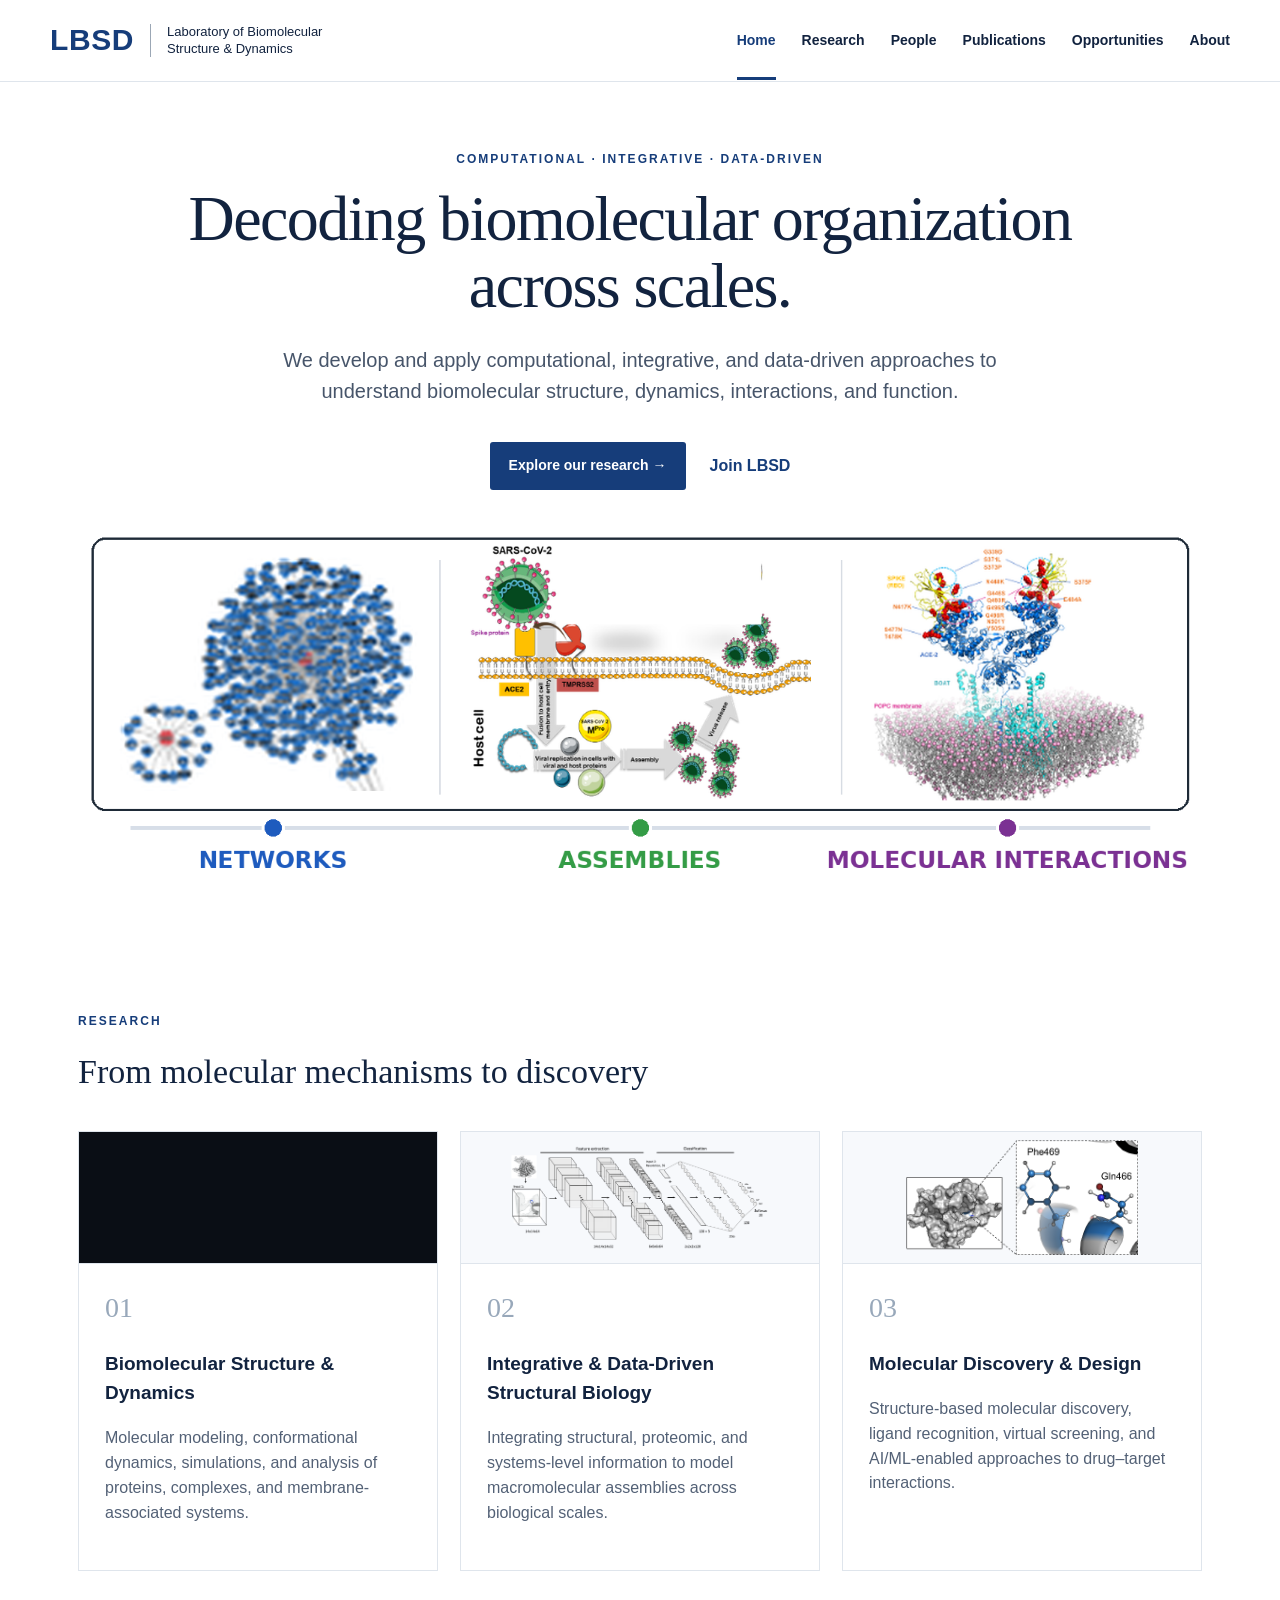
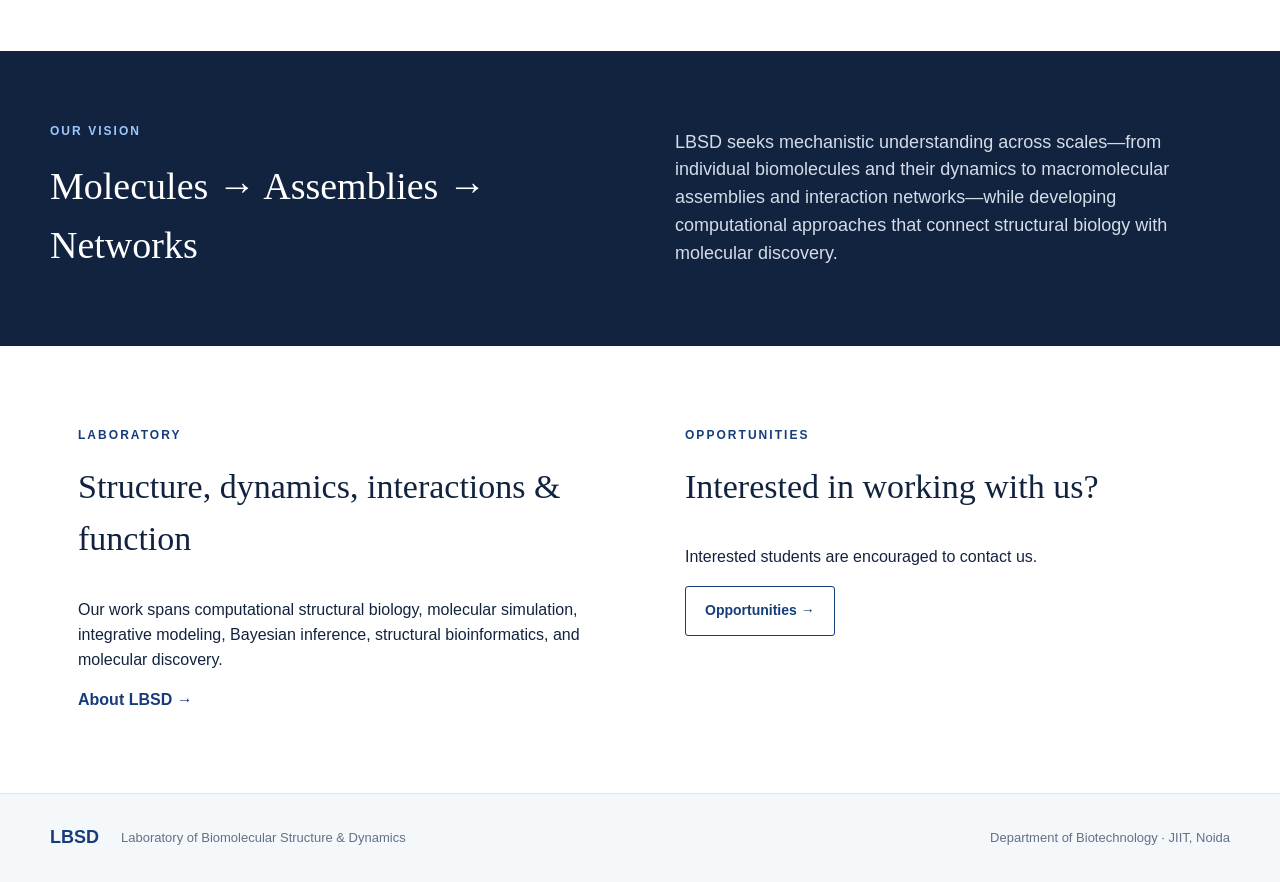
==== index.html @ 3d2d4ab9 "Add files via upload" ====
<!doctype html><html lang="en"><head><meta charset="utf-8"><meta name="viewport" content="width=device-width,initial-scale=1"><title>LBSD | Laboratory of Biomolecular Structure & Dynamics</title><meta name="description" content="Laboratory of Biomolecular Structure & Dynamics (LBSD), JIIT Noida. Computational, integrative and data-driven approaches to biomolecular structure, dynamics and molecular discovery."><link rel="stylesheet" href="assets/style.css?v=3.3"></head><body>
<header><a class="brand" href="index.html"><b>LBSD</b><span>Laboratory of Biomolecular<br>Structure & Dynamics</span></a><nav><a class="active" href="index.html">Home</a><a href="research.html">Research</a><a href="people.html">People</a><a href="publications.html">Publications</a><a href="opportunities.html">Opportunities</a><a href="about.html">About</a></nav></header>
<main><section class="hero hero-v32"><div class="hero-copy"><p class="eyebrow">COMPUTATIONAL · INTEGRATIVE · DATA-DRIVEN</p><h1>Decoding biomolecular organization across scales.</h1><p class="lead">We develop and apply computational, integrative, and data-driven approaches to understand biomolecular structure, dynamics, interactions, and function.</p><div class="actions"><a class="button" href="research.html">Explore our research →</a><a class="textlink" href="opportunities.html">Join LBSD</a></div></div><div class="scale-visual scale-banner hero-banner-wide" aria-label="Networks, assemblies, and molecular interactions"><img src="assets/images/hero-scales.png" alt="Networks, assemblies, and molecular interactions"></div></section>
<section class="section"><p class="eyebrow">RESEARCH</p><h2>From molecular mechanisms to discovery</h2><div class="cards research-cards">
<article><div class="research-media"><video autoplay muted loop playsinline preload="metadata" aria-label="Molecular dynamics trajectory of an SLC6A12 transporter system"><source src="assets/images/slc612-histidine.mp4" type="video/mp4"></video></div><div class="num">01</div><h3>Biomolecular Structure & Dynamics</h3><p>Molecular modeling, conformational dynamics, simulations, and analysis of proteins, complexes, and membrane-associated systems.</p></article>
<article><div class="research-media compact"><img src="assets/images/integrative-modeling.png" alt="Convolutional neural network architecture for structural modeling"></div><div class="num">02</div><h3>Integrative & Data-Driven Structural Biology</h3><p>Integrating structural, proteomic, and systems-level information to model macromolecular assemblies across biological scales.</p></article>
<article><div class="research-media"><img src="assets/images/molecular-recognition.png" alt="Protein–ligand interaction and binding-site view"></div><div class="num">03</div><h3>Molecular Discovery & Design</h3><p>Structure-based molecular discovery, ligand recognition, virtual screening, and AI/ML-enabled approaches to drug–target interactions.</p></article>
</div></section>
<section class="band"><div><p class="eyebrow">OUR VISION</p><h2>Molecules → Assemblies → Networks</h2></div><p>LBSD seeks mechanistic understanding across scales—from individual biomolecules and their dynamics to macromolecular assemblies and interaction networks—while developing computational approaches that connect structural biology with molecular discovery.</p></section>
<section class="section split"><div><p class="eyebrow">LABORATORY</p><h2>Structure, dynamics, interactions & function</h2><p>Our work spans computational structural biology, molecular simulation, integrative modeling, Bayesian inference, structural bioinformatics, and molecular discovery.</p><a class="textlink" href="about.html">About LBSD →</a></div><div><p class="eyebrow">OPPORTUNITIES</p><h2>Interested in working with us?</h2><p>Interested students are encouraged to contact us.</p><a class="button secondary" href="opportunities.html">Opportunities →</a></div></section></main>
<footer><b>LBSD</b><span>Laboratory of Biomolecular Structure & Dynamics</span><span>Department of Biotechnology · JIIT, Noida</span></footer></body></html>
---- assets/style.css ----
:root{--ink:#12233f;--blue:#163d7a;--muted:#657185;--line:#dfe5ec;--wash:#f5f8fb;--accent:#6aa36f;--max:1180px}*{box-sizing:border-box}body{margin:0;color:var(--ink);font-family:Inter,ui-sans-serif,-apple-system,BlinkMacSystemFont,"Segoe UI",sans-serif;line-height:1.55;background:#fff}a{color:inherit}header{height:82px;display:flex;align-items:center;justify-content:space-between;padding:0 max(28px,calc((100vw - var(--max))/2));border-bottom:1px solid var(--line);position:sticky;top:0;background:rgba(255,255,255,.96);backdrop-filter:blur(10px);z-index:5}.brand{display:flex;align-items:center;gap:16px;text-decoration:none}.brand b{font-size:30px;letter-spacing:.02em;color:var(--blue)}.brand span{border-left:1px solid #9ba7b5;padding-left:16px;font-size:13px;line-height:1.25}nav{display:flex;gap:26px}nav a{text-decoration:none;font-size:14px;font-weight:650;padding:29px 0 25px;border-bottom:3px solid transparent}nav a:hover,nav a.active{color:var(--blue);border-color:var(--blue)}main{min-height:70vh}.hero{max-width:var(--max);margin:auto;padding:90px 28px 80px;display:grid;grid-template-columns:1.25fr .75fr;gap:70px;align-items:center}.eyebrow{font-size:12px;letter-spacing:.17em;font-weight:800;color:var(--blue);margin:0 0 16px}.hero h1,.page>h1{font-family:Georgia,serif;font-weight:500;font-size:clamp(42px,5vw,68px);line-height:1.06;letter-spacing:-.025em;margin:0 0 25px;max-width:900px}.lead{font-size:20px;color:#47556a;max-width:760px}.narrow{max-width:760px}.actions{display:flex;align-items:center;gap:24px;margin-top:35px}.button{display:inline-block;background:var(--blue);color:white;text-decoration:none;padding:13px 19px;border-radius:3px;font-weight:700;font-size:14px}.secondary{background:white;color:var(--blue);border:1px solid var(--blue)}.textlink{font-weight:750;color:var(--blue);text-decoration:none}.molecule{height:360px;position:relative;border-radius:50%;background:radial-gradient(circle,#eaf2f7 0,#f7fafc 55%,transparent 70%)}.orb{position:absolute;border:2px solid var(--blue);border-radius:50%;background:white}.o1{width:90px;height:90px;left:55px;top:120px}.o2{width:48px;height:48px;left:185px;top:45px}.o3{width:68px;height:68px;right:38px;top:150px}.o4{width:38px;height:38px;left:195px;bottom:40px}.o5{width:24px;height:24px;right:100px;top:70px;background:var(--accent);border-color:var(--accent)}.line{position:absolute;height:2px;background:#93a7c1;transform-origin:left}.l1{width:135px;left:130px;top:145px;transform:rotate(-36deg)}.l2{width:125px;left:210px;top:83px;transform:rotate(39deg)}.l3{width:140px;left:125px;top:190px;transform:rotate(35deg)}.molecule span{position:absolute;font-size:12px;font-weight:750;color:var(--blue)}.molecule span:nth-of-type(1){left:50px;bottom:55px}.molecule span:nth-of-type(2){left:160px;top:0}.molecule span:nth-of-type(3){right:12px;bottom:65px}.section{max-width:var(--max);margin:auto;padding:80px 28px}.section h2,.page h2{font-family:Georgia,serif;font-size:34px;font-weight:500;margin:0 0 32px}.cards{display:grid;grid-template-columns:repeat(3,1fr);gap:22px}.cards.two{grid-template-columns:repeat(2,1fr);margin-top:50px}.cards article{border:1px solid var(--line);padding:30px;background:white}.cards h3{font-size:19px}.cards p,.aboutgrid p,.research-list p,.pi p,.empty p{color:#536176}.num{font-family:Georgia,serif;color:#98a8ba;font-size:28px}.band{background:var(--ink);color:white;padding:60px max(28px,calc((100vw - var(--max))/2));display:grid;grid-template-columns:1fr 1fr;gap:70px;align-items:center}.band .eyebrow{color:#9dc6ff}.band h2{font-family:Georgia,serif;font-size:38px;font-weight:500;margin:0}.band>p{color:#d4dce8;font-size:18px}.split{display:grid;grid-template-columns:1fr 1fr;gap:90px}.page{max-width:var(--max);margin:auto;padding:80px 28px 100px}.research-list{margin-top:70px;border-top:1px solid var(--line)}.research-list article{display:grid;grid-template-columns:80px 1fr;gap:20px;padding:34px 0;border-bottom:1px solid var(--line)}.research-list article>b{font-family:Georgia,serif;font-size:24px;color:#9aa8b8}.research-list h2{margin:0 0 10px}.pi{display:grid;grid-template-columns:300px 1fr;gap:55px;margin-top:50px;align-items:start;max-width:950px}.pi img{width:100%;aspect-ratio:4/5;object-fit:cover;border-radius:3px}.pi h2{font-size:40px;margin-bottom:6px}.role{font-weight:700;color:var(--blue)!important}.links{display:flex;gap:22px;margin-top:25px}.links a{color:var(--blue);font-weight:750}.empty{margin-top:80px;border-top:1px solid var(--line);padding-top:50px}.pubs{margin:55px 0 35px;border-top:1px solid var(--line)}.pubs article{display:grid;grid-template-columns:100px 1fr;padding:25px 0;border-bottom:1px solid var(--line)}.pubs span{color:var(--blue);font-weight:800}.pubs p{margin:0;color:#4d5a6d}.note{margin-top:35px;padding:18px;border-left:3px solid var(--accent);background:var(--wash);max-width:800px}.aboutgrid{display:grid;grid-template-columns:1fr 1fr;gap:50px;margin-top:55px}.aboutgrid div:last-child{grid-column:1/-1;border-top:1px solid var(--line);padding-top:30px}footer{border-top:1px solid var(--line);background:var(--wash);padding:30px max(28px,calc((100vw - var(--max))/2));display:flex;gap:22px;align-items:center;font-size:13px;color:#637085}footer b{color:var(--blue);font-size:18px}footer span:last-child{margin-left:auto}@media(max-width:850px){header{height:auto;padding:18px 22px;align-items:flex-start}.brand span{display:none}nav{gap:12px;flex-wrap:wrap;justify-content:flex-end}nav a{padding:5px 0;font-size:12px}.hero{grid-template-columns:1fr;padding-top:60px}.molecule{height:280px}.cards,.cards.two,.split,.band,.aboutgrid{grid-template-columns:1fr}.pi{grid-template-columns:1fr}.pi img{max-width:300px}.band{gap:20px}.aboutgrid div:last-child{grid-column:auto}footer{flex-wrap:wrap}footer span:last-child{margin-left:0}.hero h1,.page>h1{font-size:44px}}
/* V2 scientific visual system */
.hero-v2{grid-template-columns:1.05fr .95fr}.scale-visual{display:grid;grid-template-columns:1fr auto 1fr auto 1fr;grid-template-rows:240px auto;gap:10px;align-items:center}.scale-visual img{width:100%;height:220px;object-fit:contain;background:#f7f9fc;border:1px solid var(--line);padding:10px}.scale-visual img:nth-of-type(2){object-fit:contain}.scale-visual b{font-size:25px;color:#8ca0b8}.scale-visual span{text-align:center;font-size:11px;letter-spacing:.13em;font-weight:800;color:var(--blue)}.scale-visual span:nth-of-type(1){grid-column:1}.scale-visual span:nth-of-type(2){grid-column:3}.scale-visual span:nth-of-type(3){grid-column:5}.research-cards article{padding:0 30px 30px;overflow:hidden}.research-cards article>img{width:calc(100% + 60px);height:180px;object-fit:contain;margin:0 -30px 25px;background:#f7f9fc;border-bottom:1px solid var(--line);padding:10px}@media(max-width:850px){.scale-visual{grid-template-columns:1fr;grid-template-rows:auto}.scale-visual img{height:200px}.scale-visual b{display:none}.scale-visual span,.scale-visual span:nth-of-type(1),.scale-visual span:nth-of-type(2),.scale-visual span:nth-of-type(3){grid-column:1}.hero-v2{grid-template-columns:1fr}}

/* V3: compact research media */
.scale-visual{grid-template-rows:175px auto;max-width:520px;margin-left:auto}
.scale-visual img{height:160px;padding:8px}
.research-cards article{padding:0 26px 28px}
.research-media{height:132px;margin:0 -26px 22px;background:#f7f9fc;border-bottom:1px solid var(--line);display:flex;align-items:center;justify-content:center;overflow:hidden}
.research-media img,.research-media video{display:block;width:100%;height:100%;object-fit:contain;padding:8px}
.research-media video{object-fit:cover;padding:0;background:#0a0e15}
.research-media.compact img{width:82%;height:82%;padding:0}
@media(max-width:850px){.scale-visual{max-width:100%;margin-left:0}.scale-visual img{height:150px}.research-media{height:150px}}

/* V3.1: single compact hero research-scale banner */
.scale-visual.scale-banner{display:flex;max-width:600px;margin-left:auto;align-items:center;justify-content:center}
.scale-visual.scale-banner img{width:100%;height:auto;max-height:300px;object-fit:contain;background:#fff;border:1px solid var(--line);border-radius:14px;padding:8px}
@media(max-width:850px){.scale-visual.scale-banner{max-width:620px;margin:10px auto 0}.scale-visual.scale-banner img{height:auto;max-height:none}}


/* V3.2: larger, tighter hero banner with minimal white space */
.hero-v32{
  display:block;
  max-width:var(--max);
  margin:auto;
  padding:68px 28px 52px;
}
.hero-v32 .hero-copy{
  max-width:920px;
  margin:0 auto 34px;
  text-align:center;
}
.hero-v32 .hero-copy .lead{
  margin-left:auto;
  margin-right:auto;
}
.hero-v32 .actions{
  justify-content:center;
}
.hero-v32 .hero-banner-wide{
  max-width:1080px;
  width:100%;
  margin:0 auto;
  display:block;
}
.hero-v32 .hero-banner-wide img{
  display:block;
  width:100%;
  height:auto;
  max-height:none;
  object-fit:contain;
  padding:0;
  border:0;
  border-radius:8px;
  background:transparent;
}
@media(max-width:850px){
  .hero-v32{padding:52px 18px 40px}
  .hero-v32 .hero-copy{margin-bottom:26px}
  .hero-v32 .hero-banner-wide{max-width:100%}
}

/* V3.3: single-boundary scientific hero graphic */
.hero-v32 .hero-banner-wide{
  max-width:1180px;
}
.hero-v32 .hero-banner-wide img{
  border-radius:10px;
}
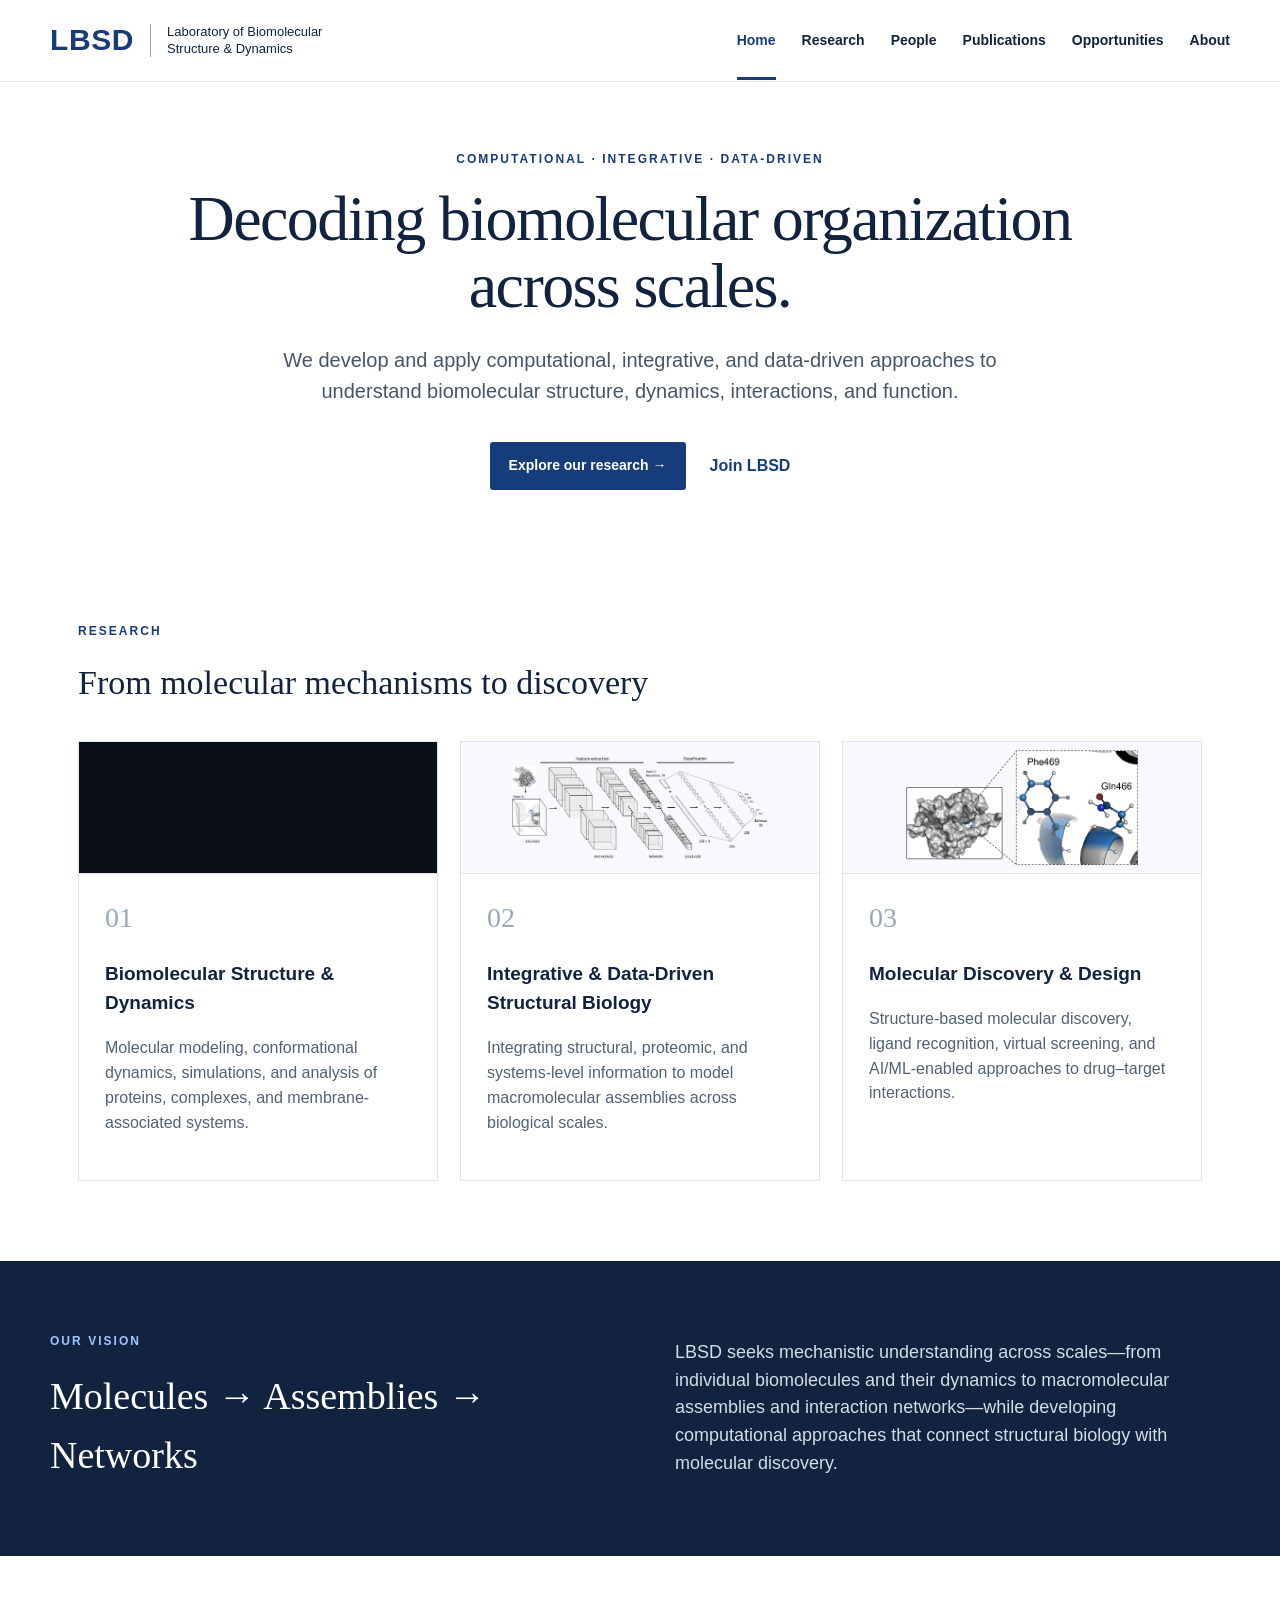
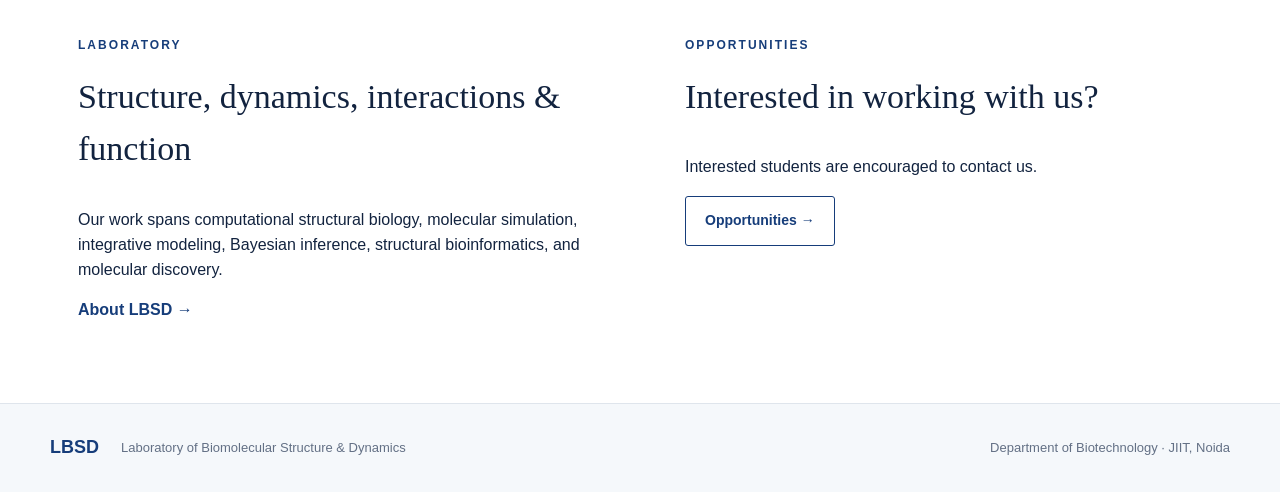
==== commit 23346e9e: "Add files via upload" ====
--- a/index.html
+++ b/index.html
@@ -1,6 +1,6 @@
-<!doctype html><html lang="en"><head><meta charset="utf-8"><meta name="viewport" content="width=device-width,initial-scale=1"><title>LBSD | Laboratory of Biomolecular Structure & Dynamics</title><meta name="description" content="Laboratory of Biomolecular Structure & Dynamics (LBSD), JIIT Noida. Computational, integrative and data-driven approaches to biomolecular structure, dynamics and molecular discovery."><link rel="stylesheet" href="assets/style.css?v=3.3"></head><body>
+<!doctype html><html lang="en"><head><meta charset="utf-8"><meta name="viewport" content="width=device-width,initial-scale=1"><title>LBSD | Laboratory of Biomolecular Structure & Dynamics</title><meta name="description" content="Laboratory of Biomolecular Structure & Dynamics (LBSD), JIIT Noida. Computational, integrative and data-driven approaches to biomolecular structure, dynamics and molecular discovery."><link rel="stylesheet" href="assets/style.css?v=3.4"></head><body>
 <header><a class="brand" href="index.html"><b>LBSD</b><span>Laboratory of Biomolecular<br>Structure & Dynamics</span></a><nav><a class="active" href="index.html">Home</a><a href="research.html">Research</a><a href="people.html">People</a><a href="publications.html">Publications</a><a href="opportunities.html">Opportunities</a><a href="about.html">About</a></nav></header>
-<main><section class="hero hero-v32"><div class="hero-copy"><p class="eyebrow">COMPUTATIONAL · INTEGRATIVE · DATA-DRIVEN</p><h1>Decoding biomolecular organization across scales.</h1><p class="lead">We develop and apply computational, integrative, and data-driven approaches to understand biomolecular structure, dynamics, interactions, and function.</p><div class="actions"><a class="button" href="research.html">Explore our research →</a><a class="textlink" href="opportunities.html">Join LBSD</a></div></div><div class="scale-visual scale-banner hero-banner-wide" aria-label="Networks, assemblies, and molecular interactions"><img src="assets/images/hero-scales.png" alt="Networks, assemblies, and molecular interactions"></div></section>
+<main><section class="hero hero-v32"><div class="hero-copy"><p class="eyebrow">COMPUTATIONAL · INTEGRATIVE · DATA-DRIVEN</p><h1>Decoding biomolecular organization across scales.</h1><p class="lead">We develop and apply computational, integrative, and data-driven approaches to understand biomolecular structure, dynamics, interactions, and function.</p><div class="actions"><a class="button" href="research.html">Explore our research →</a><a class="textlink" href="opportunities.html">Join LBSD</a></div></div></section>
 <section class="section"><p class="eyebrow">RESEARCH</p><h2>From molecular mechanisms to discovery</h2><div class="cards research-cards">
 <article><div class="research-media"><video autoplay muted loop playsinline preload="metadata" aria-label="Molecular dynamics trajectory of an SLC6A12 transporter system"><source src="assets/images/slc612-histidine.mp4" type="video/mp4"></video></div><div class="num">01</div><h3>Biomolecular Structure & Dynamics</h3><p>Molecular modeling, conformational dynamics, simulations, and analysis of proteins, complexes, and membrane-associated systems.</p></article>
 <article><div class="research-media compact"><img src="assets/images/integrative-modeling.png" alt="Convolutional neural network architecture for structural modeling"></div><div class="num">02</div><h3>Integrative & Data-Driven Structural Biology</h3><p>Integrating structural, proteomic, and systems-level information to model macromolecular assemblies across biological scales.</p></article>
--- a/assets/style.css
+++ b/assets/style.css
@@ -67,3 +67,8 @@
 .hero-v32 .hero-banner-wide img{
   border-radius:10px;
 }
+
+/* V3.4: text-only homepage hero */
+.hero-v32 .hero-copy{
+  margin-bottom:0;
+}
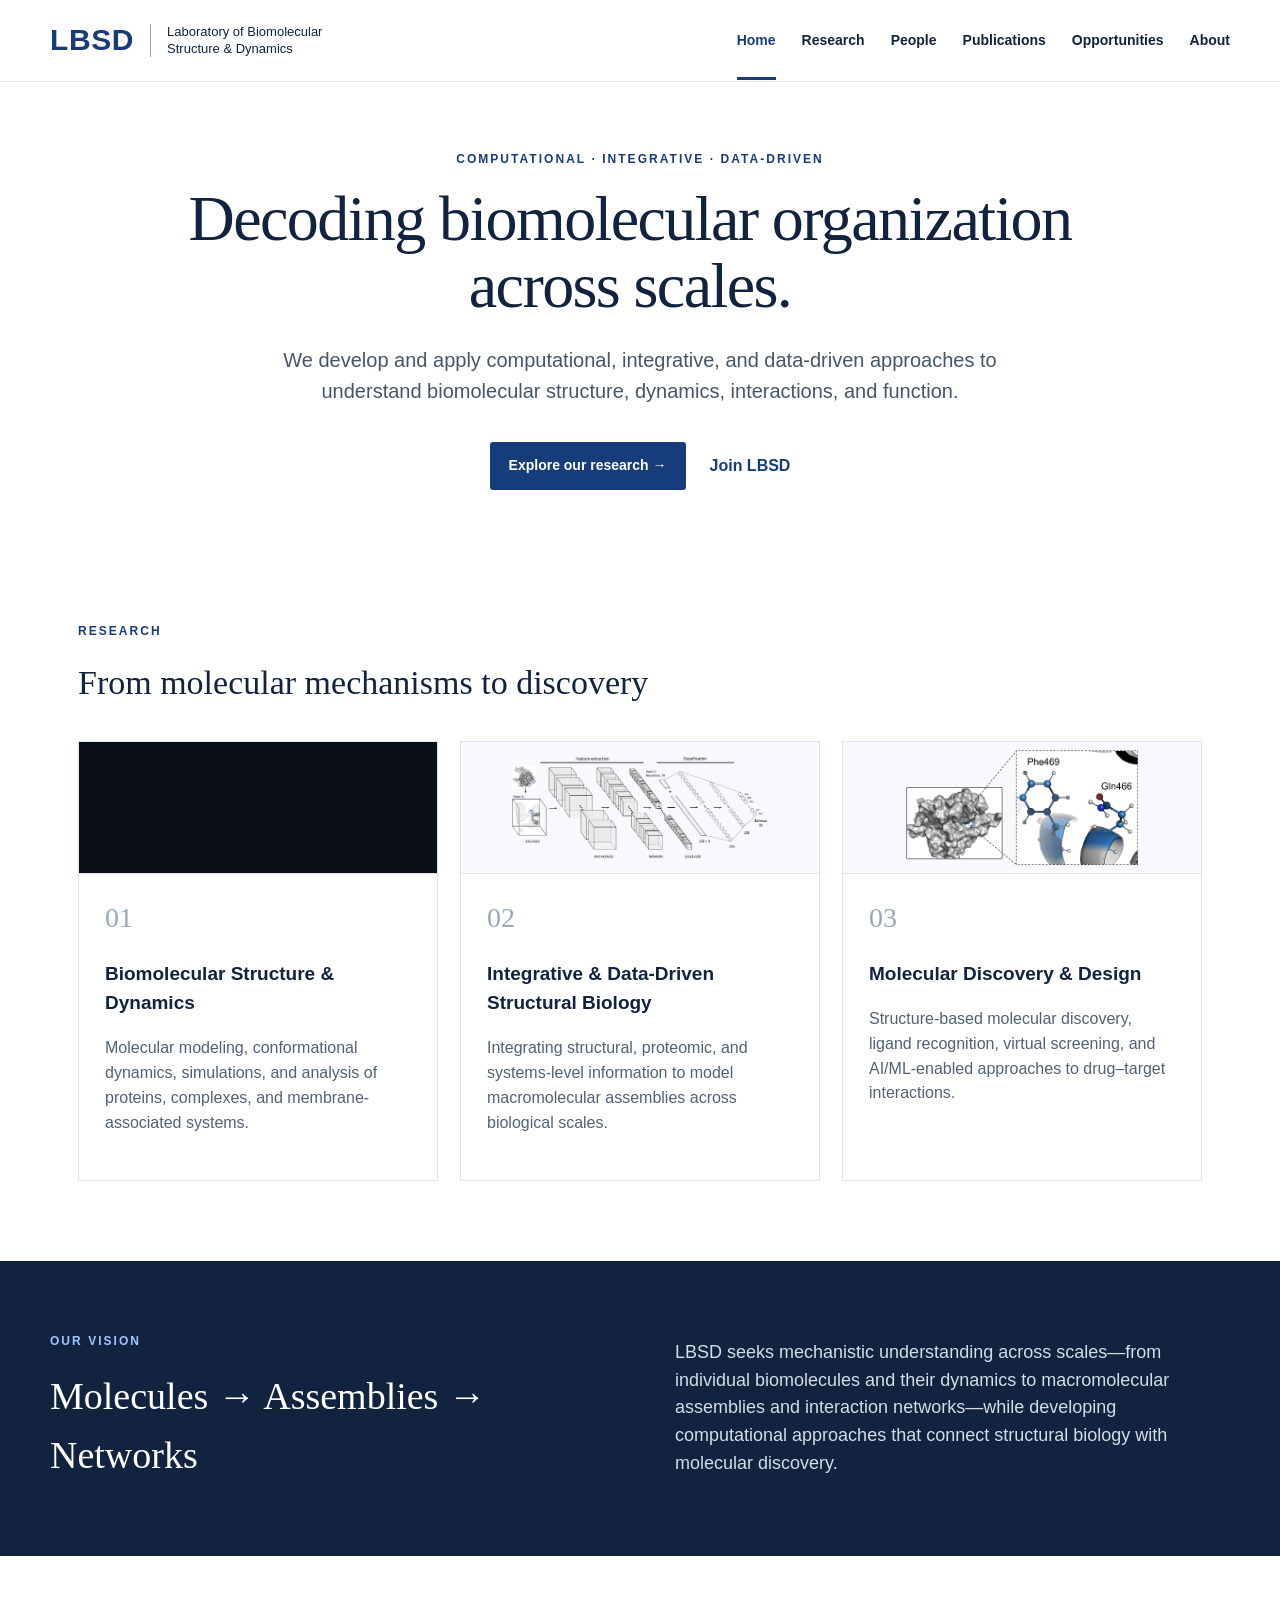
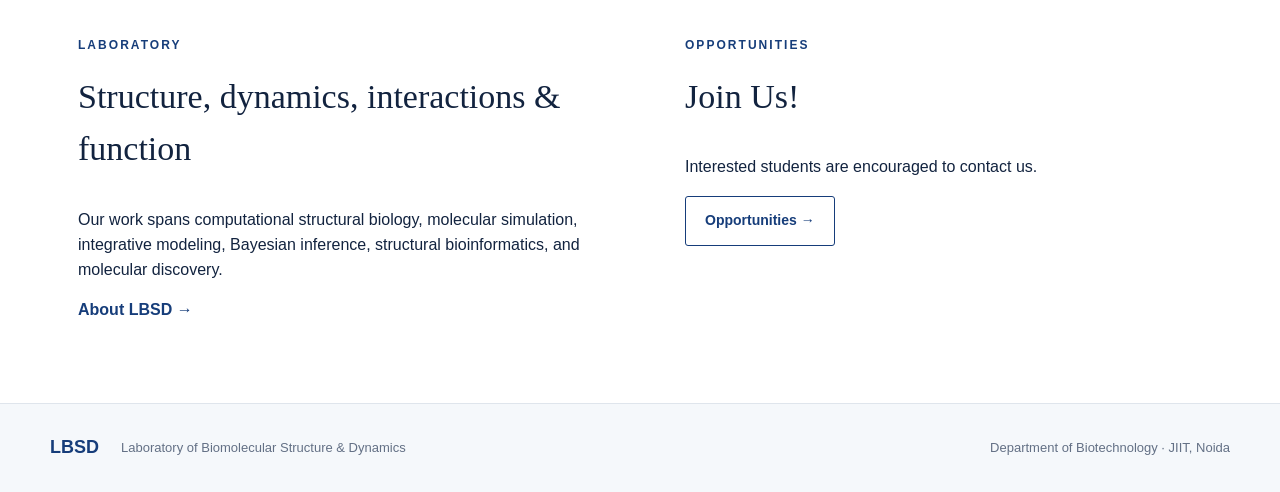
==== commit 984b127b: "Update index.html" ====
--- a/index.html
+++ b/index.html
@@ -7,5 +7,5 @@
 <article><div class="research-media"><img src="assets/images/molecular-recognition.png" alt="Protein–ligand interaction and binding-site view"></div><div class="num">03</div><h3>Molecular Discovery & Design</h3><p>Structure-based molecular discovery, ligand recognition, virtual screening, and AI/ML-enabled approaches to drug–target interactions.</p></article>
 </div></section>
 <section class="band"><div><p class="eyebrow">OUR VISION</p><h2>Molecules → Assemblies → Networks</h2></div><p>LBSD seeks mechanistic understanding across scales—from individual biomolecules and their dynamics to macromolecular assemblies and interaction networks—while developing computational approaches that connect structural biology with molecular discovery.</p></section>
-<section class="section split"><div><p class="eyebrow">LABORATORY</p><h2>Structure, dynamics, interactions & function</h2><p>Our work spans computational structural biology, molecular simulation, integrative modeling, Bayesian inference, structural bioinformatics, and molecular discovery.</p><a class="textlink" href="about.html">About LBSD →</a></div><div><p class="eyebrow">OPPORTUNITIES</p><h2>Interested in working with us?</h2><p>Interested students are encouraged to contact us.</p><a class="button secondary" href="opportunities.html">Opportunities →</a></div></section></main>
+<section class="section split"><div><p class="eyebrow">LABORATORY</p><h2>Structure, dynamics, interactions & function</h2><p>Our work spans computational structural biology, molecular simulation, integrative modeling, Bayesian inference, structural bioinformatics, and molecular discovery.</p><a class="textlink" href="about.html">About LBSD →</a></div><div><p class="eyebrow">OPPORTUNITIES</p><h2> Join Us! </h2><p>Interested students are encouraged to contact us.</p><a class="button secondary" href="opportunities.html">Opportunities →</a></div></section></main>
 <footer><b>LBSD</b><span>Laboratory of Biomolecular Structure & Dynamics</span><span>Department of Biotechnology · JIIT, Noida</span></footer></body></html>
--- a/assets/style.css
+++ b/assets/style.css
@@ -72,3 +72,33 @@
 .hero-v32 .hero-copy{
   margin-bottom:0;
 }
+
+/* V3.5: complete year-wise publications */
+.publications-page{max-width:1050px}
+.pub-jump{display:flex;gap:12px;flex-wrap:wrap;margin:35px 0 65px}
+.pub-jump a{font-size:13px;font-weight:750;color:var(--blue);text-decoration:none;border:1px solid var(--line);padding:9px 13px;border-radius:999px;background:#fff}
+.publication-section{scroll-margin-top:110px}
+.section-heading{border-bottom:2px solid var(--ink);padding-bottom:15px;margin-bottom:12px}
+.section-heading h2{margin:0;font-size:31px}
+.pub-year{display:grid;grid-template-columns:115px 1fr;gap:35px;border-bottom:1px solid var(--line);padding:42px 0}
+.pub-year>h2{font-family:Georgia,serif;font-size:35px;color:var(--blue);margin:0}
+.pub-year-list{display:grid;gap:0}
+.pub-entry{padding:0 0 27px;margin:0 0 27px;border-bottom:1px solid #edf0f4}
+.pub-entry:last-child{border-bottom:0;margin-bottom:0;padding-bottom:0}
+.pub-entry h3,.pub-status-entry h3{font-size:17px;line-height:1.4;margin:0 0 7px;color:var(--ink)}
+.pub-entry p,.pub-status-entry p{margin:3px 0;color:#526075;font-size:14px}
+.pub-authors strong,.pub-status-entry strong{color:var(--ink)}
+.pub-venue i{color:#39495f}
+.pub-note{font-size:12px;color:#7a8797;margin-top:6px}
+.secondary-pubs{margin-top:85px}
+.pub-status-list{border-top:1px solid var(--line)}
+.pub-status-entry{display:grid;grid-template-columns:90px 1fr;gap:25px;padding:25px 0;border-bottom:1px solid var(--line)}
+.pub-status-entry>span{font-weight:800;color:var(--blue)}
+.publication-footer{margin-top:65px;padding:28px;background:var(--wash);display:flex;align-items:center;justify-content:space-between;gap:25px}
+.publication-footer p{margin:0;color:#536176}
+@media(max-width:700px){
+ .pub-year{grid-template-columns:1fr;gap:12px;padding:32px 0}
+ .pub-year>h2{font-size:30px}
+ .pub-status-entry{grid-template-columns:1fr;gap:5px}
+ .publication-footer{align-items:flex-start;flex-direction:column}
+}
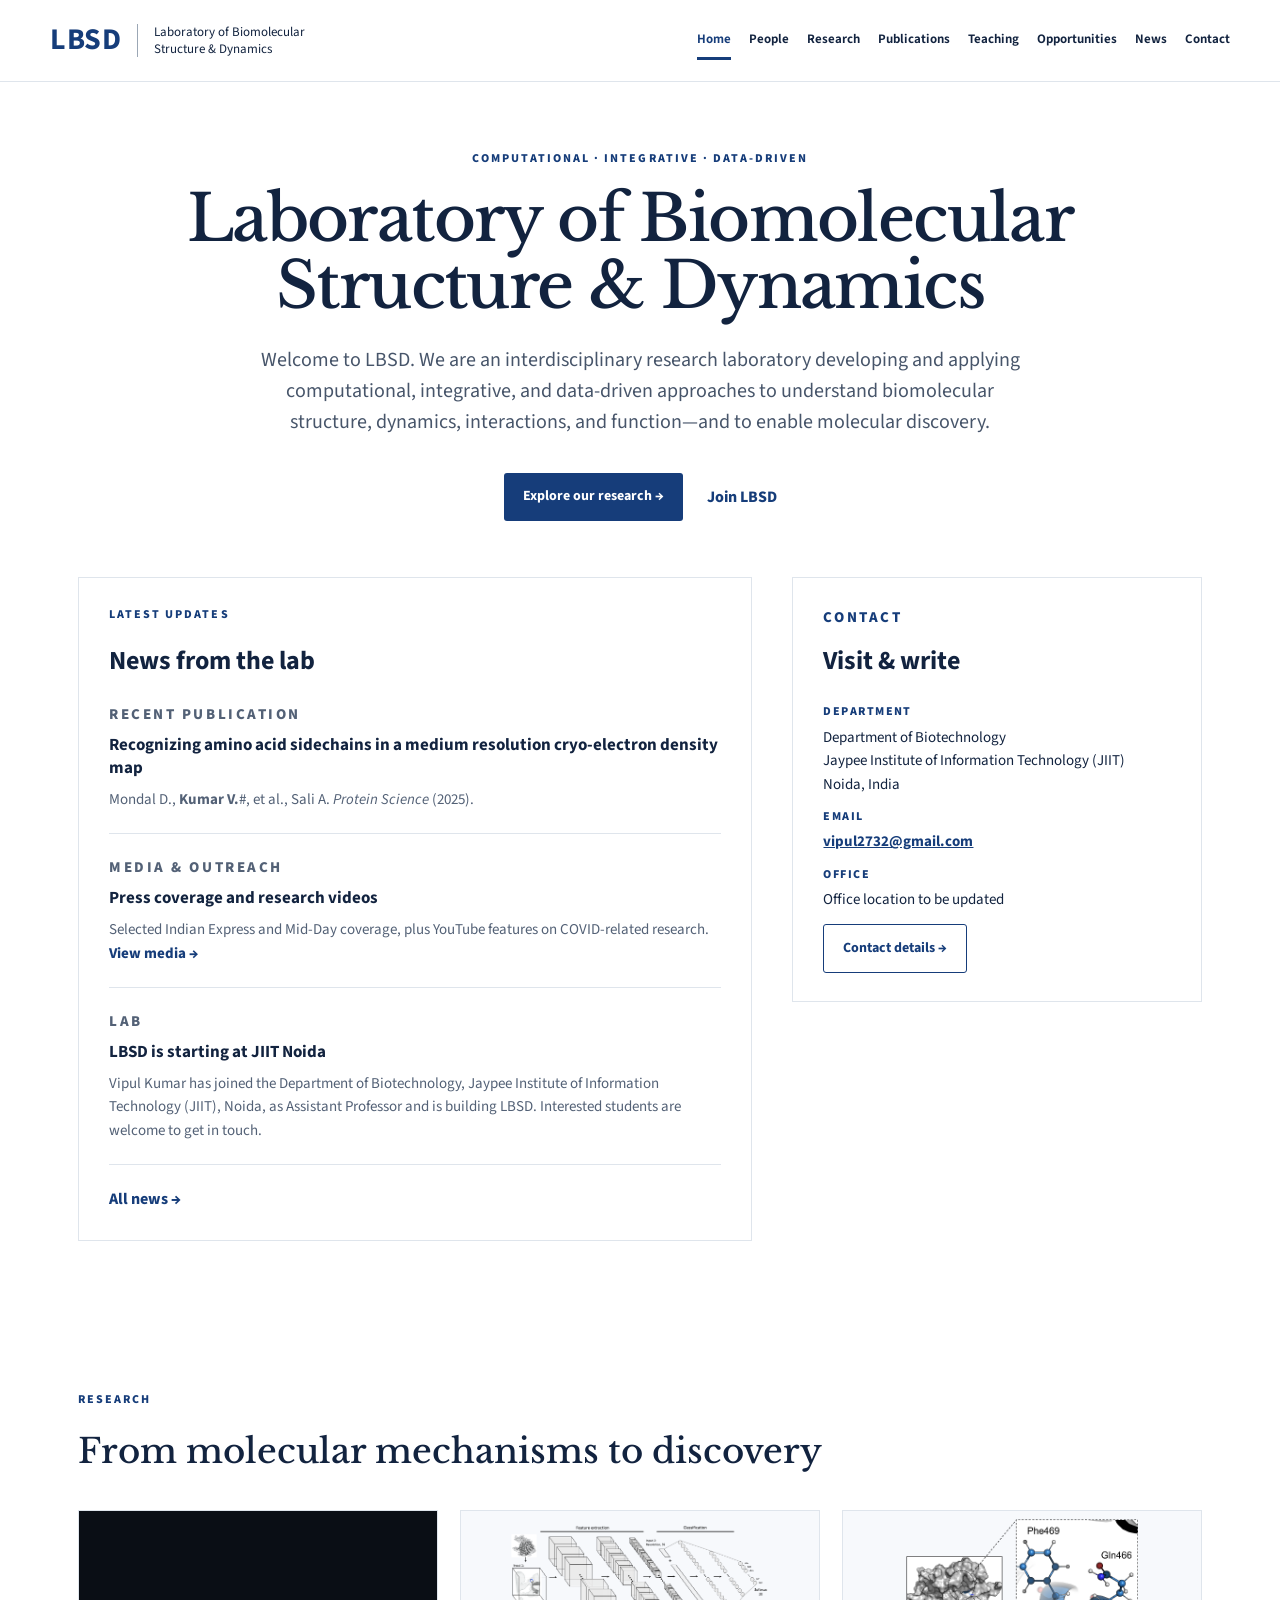
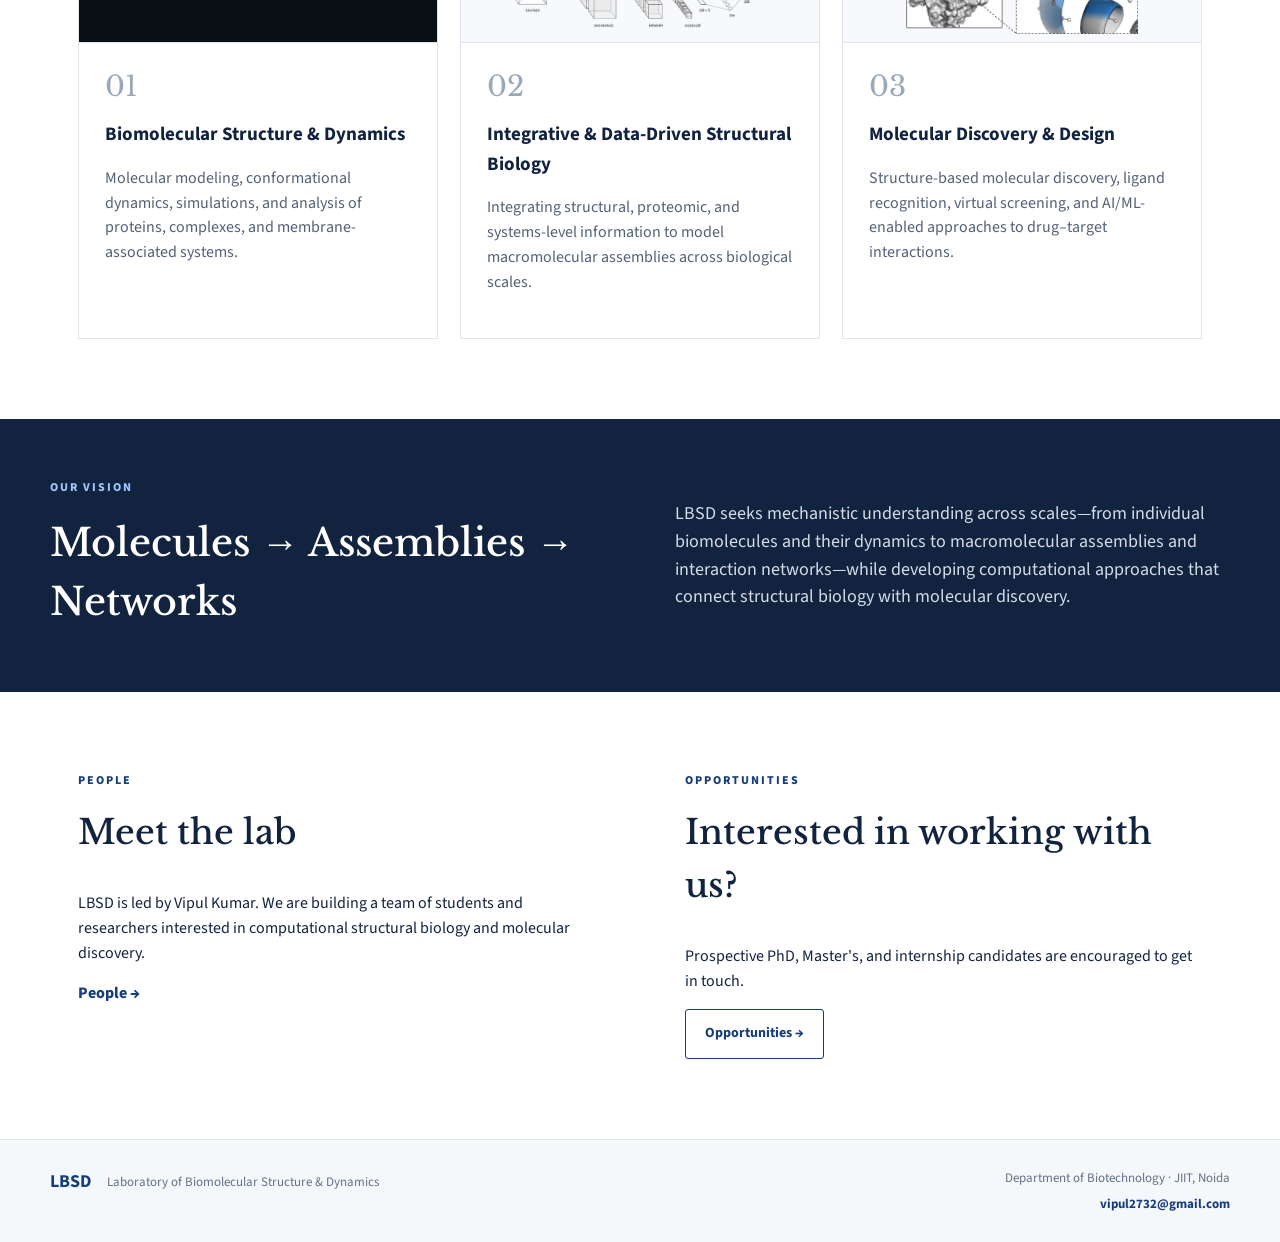
==== commit 298794db: "Add files via upload" ====
--- a/index.html
+++ b/index.html
@@ -1,11 +1,131 @@
-<!doctype html><html lang="en"><head><meta charset="utf-8"><meta name="viewport" content="width=device-width,initial-scale=1"><title>LBSD | Laboratory of Biomolecular Structure & Dynamics</title><meta name="description" content="Laboratory of Biomolecular Structure & Dynamics (LBSD), JIIT Noida. Computational, integrative and data-driven approaches to biomolecular structure, dynamics and molecular discovery."><link rel="stylesheet" href="assets/style.css?v=3.4"></head><body>
-<header><a class="brand" href="index.html"><b>LBSD</b><span>Laboratory of Biomolecular<br>Structure & Dynamics</span></a><nav><a class="active" href="index.html">Home</a><a href="research.html">Research</a><a href="people.html">People</a><a href="publications.html">Publications</a><a href="opportunities.html">Opportunities</a><a href="about.html">About</a></nav></header>
-<main><section class="hero hero-v32"><div class="hero-copy"><p class="eyebrow">COMPUTATIONAL · INTEGRATIVE · DATA-DRIVEN</p><h1>Decoding biomolecular organization across scales.</h1><p class="lead">We develop and apply computational, integrative, and data-driven approaches to understand biomolecular structure, dynamics, interactions, and function.</p><div class="actions"><a class="button" href="research.html">Explore our research →</a><a class="textlink" href="opportunities.html">Join LBSD</a></div></div></section>
-<section class="section"><p class="eyebrow">RESEARCH</p><h2>From molecular mechanisms to discovery</h2><div class="cards research-cards">
-<article><div class="research-media"><video autoplay muted loop playsinline preload="metadata" aria-label="Molecular dynamics trajectory of an SLC6A12 transporter system"><source src="assets/images/slc612-histidine.mp4" type="video/mp4"></video></div><div class="num">01</div><h3>Biomolecular Structure & Dynamics</h3><p>Molecular modeling, conformational dynamics, simulations, and analysis of proteins, complexes, and membrane-associated systems.</p></article>
-<article><div class="research-media compact"><img src="assets/images/integrative-modeling.png" alt="Convolutional neural network architecture for structural modeling"></div><div class="num">02</div><h3>Integrative & Data-Driven Structural Biology</h3><p>Integrating structural, proteomic, and systems-level information to model macromolecular assemblies across biological scales.</p></article>
-<article><div class="research-media"><img src="assets/images/molecular-recognition.png" alt="Protein–ligand interaction and binding-site view"></div><div class="num">03</div><h3>Molecular Discovery & Design</h3><p>Structure-based molecular discovery, ligand recognition, virtual screening, and AI/ML-enabled approaches to drug–target interactions.</p></article>
-</div></section>
-<section class="band"><div><p class="eyebrow">OUR VISION</p><h2>Molecules → Assemblies → Networks</h2></div><p>LBSD seeks mechanistic understanding across scales—from individual biomolecules and their dynamics to macromolecular assemblies and interaction networks—while developing computational approaches that connect structural biology with molecular discovery.</p></section>
-<section class="section split"><div><p class="eyebrow">LABORATORY</p><h2>Structure, dynamics, interactions & function</h2><p>Our work spans computational structural biology, molecular simulation, integrative modeling, Bayesian inference, structural bioinformatics, and molecular discovery.</p><a class="textlink" href="about.html">About LBSD →</a></div><div><p class="eyebrow">OPPORTUNITIES</p><h2> Join Us! </h2><p>Interested students are encouraged to contact us.</p><a class="button secondary" href="opportunities.html">Opportunities →</a></div></section></main>
-<footer><b>LBSD</b><span>Laboratory of Biomolecular Structure & Dynamics</span><span>Department of Biotechnology · JIIT, Noida</span></footer></body></html>
+<!doctype html>
+<html lang="en">
+<head>
+  <meta charset="utf-8">
+  <meta name="viewport" content="width=device-width,initial-scale=1">
+  <title>LBSD | Laboratory of Biomolecular Structure & Dynamics</title>
+  <meta name="description" content="Laboratory of Biomolecular Structure & Dynamics (LBSD), JIIT Noida. Computational, integrative and data-driven approaches to biomolecular structure, dynamics and molecular discovery.">
+  <link rel="preconnect" href="https://fonts.googleapis.com">
+  <link rel="preconnect" href="https://fonts.gstatic.com" crossorigin>
+  <link href="https://fonts.googleapis.com/css2?family=Libre+Baskerville:wght@400;700&family=Source+Sans+3:wght@400;600;700&display=swap" rel="stylesheet">
+  <link rel="stylesheet" href="assets/style.css?v=4.1">
+</head>
+<body>
+<header>
+  <a class="brand" href="index.html"><b>LBSD</b><span>Laboratory of Biomolecular<br>Structure & Dynamics</span></a>
+  <nav>
+    <a class="active" href="index.html">Home</a>
+    <a href="people.html">People</a>
+    <a href="research.html">Research</a>
+    <a href="publications.html">Publications</a>
+    <a href="teaching.html">Teaching</a>
+    <a href="opportunities.html">Opportunities</a>
+    <a href="news.html">News</a>
+    <a href="contact.html">Contact</a>
+  </nav>
+</header>
+<main>
+  <section class="hero hero-v32">
+    <div class="hero-copy">
+      <p class="eyebrow">COMPUTATIONAL · INTEGRATIVE · DATA-DRIVEN</p>
+      <h1>Laboratory of Biomolecular Structure & Dynamics</h1>
+      <p class="lead">Welcome to LBSD. We are an interdisciplinary research laboratory developing and applying computational, integrative, and data-driven approaches to understand biomolecular structure, dynamics, interactions, and function—and to enable molecular discovery.</p>
+      <div class="actions">
+        <a class="button" href="research.html">Explore our research →</a>
+        <a class="textlink" href="opportunities.html">Join LBSD</a>
+      </div>
+    </div>
+  </section>
+
+  <section class="home-grid">
+    <div class="updates-panel">
+      <p class="eyebrow">LATEST UPDATES</p>
+      <h2>News from the lab</h2>
+      <article class="update-card">
+        <p class="eyebrow">RECENT PUBLICATION</p>
+        <h3>Recognizing amino acid sidechains in a medium resolution cryo-electron density map</h3>
+        <p>Mondal D., <strong>Kumar V.</strong>#, et al., Sali A. <i>Protein Science</i> (2025).</p>
+      </article>
+      <article class="update-card">
+        <p class="eyebrow">MEDIA &amp; OUTREACH</p>
+        <h3>Press coverage and research videos</h3>
+        <p>Selected Indian Express and Mid-Day coverage, plus YouTube features on COVID-related research. <a class="textlink" href="news.html#media">View media →</a></p>
+      </article>
+      <article class="update-card">
+        <p class="eyebrow">LAB</p>
+        <h3>LBSD is starting at JIIT Noida</h3>
+        <p>Vipul Kumar has joined the Department of Biotechnology, Jaypee Institute of Information Technology (JIIT), Noida, as Assistant Professor and is building LBSD. Interested students are welcome to get in touch.</p>
+      </article>
+      <a class="textlink" href="news.html">All news →</a>
+    </div>
+    <aside class="contact-panel">
+      <p class="eyebrow">CONTACT</p>
+      <h2>Visit & write</h2>
+      <p><span class="label">DEPARTMENT</span>Department of Biotechnology<br>Jaypee Institute of Information Technology (JIIT)<br>Noida, India</p>
+      <p><span class="label">EMAIL</span><a href="mailto:vipul2732@gmail.com">vipul2732@gmail.com</a></p>
+      <p><span class="label">OFFICE</span>Office location to be updated</p>
+      <a class="button secondary" href="contact.html">Contact details →</a>
+    </aside>
+  </section>
+
+  <section class="section">
+    <p class="eyebrow">RESEARCH</p>
+    <h2>From molecular mechanisms to discovery</h2>
+    <div class="cards research-cards">
+      <article>
+        <div class="research-media">
+          <video autoplay muted loop playsinline preload="metadata" aria-label="Molecular dynamics trajectory of an SLC6A12 transporter system">
+            <source src="assets/images/slc612-histidine.mp4" type="video/mp4">
+          </video>
+        </div>
+        <div class="num">01</div>
+        <h3>Biomolecular Structure & Dynamics</h3>
+        <p>Molecular modeling, conformational dynamics, simulations, and analysis of proteins, complexes, and membrane-associated systems.</p>
+      </article>
+      <article>
+        <div class="research-media compact"><img src="assets/images/integrative-modeling.png" alt="Convolutional neural network architecture for structural modeling"></div>
+        <div class="num">02</div>
+        <h3>Integrative & Data-Driven Structural Biology</h3>
+        <p>Integrating structural, proteomic, and systems-level information to model macromolecular assemblies across biological scales.</p>
+      </article>
+      <article>
+        <div class="research-media"><img src="assets/images/molecular-recognition.png" alt="Protein–ligand interaction and binding-site view"></div>
+        <div class="num">03</div>
+        <h3>Molecular Discovery & Design</h3>
+        <p>Structure-based molecular discovery, ligand recognition, virtual screening, and AI/ML-enabled approaches to drug–target interactions.</p>
+      </article>
+    </div>
+  </section>
+
+  <section class="band">
+    <div>
+      <p class="eyebrow">OUR VISION</p>
+      <h2>Molecules → Assemblies → Networks</h2>
+    </div>
+    <p>LBSD seeks mechanistic understanding across scales—from individual biomolecules and their dynamics to macromolecular assemblies and interaction networks—while developing computational approaches that connect structural biology with molecular discovery.</p>
+  </section>
+
+  <section class="section split">
+    <div>
+      <p class="eyebrow">PEOPLE</p>
+      <h2>Meet the lab</h2>
+      <p>LBSD is led by Vipul Kumar. We are building a team of students and researchers interested in computational structural biology and molecular discovery.</p>
+      <a class="textlink" href="people.html">People →</a>
+    </div>
+    <div>
+      <p class="eyebrow">OPPORTUNITIES</p>
+      <h2>Interested in working with us?</h2>
+      <p>Prospective PhD, Master's, and internship candidates are encouraged to get in touch.</p>
+      <a class="button secondary" href="opportunities.html">Opportunities →</a>
+    </div>
+  </section>
+</main>
+<footer>
+  <div class="footer-brand"><b>LBSD</b><span>Laboratory of Biomolecular Structure & Dynamics</span></div>
+  <div class="footer-contact">
+    <span>Department of Biotechnology · JIIT, Noida</span>
+    <a href="mailto:vipul2732@gmail.com">vipul2732@gmail.com</a>
+  </div>
+</footer>
+</body>
+</html>
--- a/assets/style.css
+++ b/assets/style.css
@@ -1,79 +1,100 @@
-:root{--ink:#12233f;--blue:#163d7a;--muted:#657185;--line:#dfe5ec;--wash:#f5f8fb;--accent:#6aa36f;--max:1180px}*{box-sizing:border-box}body{margin:0;color:var(--ink);font-family:Inter,ui-sans-serif,-apple-system,BlinkMacSystemFont,"Segoe UI",sans-serif;line-height:1.55;background:#fff}a{color:inherit}header{height:82px;display:flex;align-items:center;justify-content:space-between;padding:0 max(28px,calc((100vw - var(--max))/2));border-bottom:1px solid var(--line);position:sticky;top:0;background:rgba(255,255,255,.96);backdrop-filter:blur(10px);z-index:5}.brand{display:flex;align-items:center;gap:16px;text-decoration:none}.brand b{font-size:30px;letter-spacing:.02em;color:var(--blue)}.brand span{border-left:1px solid #9ba7b5;padding-left:16px;font-size:13px;line-height:1.25}nav{display:flex;gap:26px}nav a{text-decoration:none;font-size:14px;font-weight:650;padding:29px 0 25px;border-bottom:3px solid transparent}nav a:hover,nav a.active{color:var(--blue);border-color:var(--blue)}main{min-height:70vh}.hero{max-width:var(--max);margin:auto;padding:90px 28px 80px;display:grid;grid-template-columns:1.25fr .75fr;gap:70px;align-items:center}.eyebrow{font-size:12px;letter-spacing:.17em;font-weight:800;color:var(--blue);margin:0 0 16px}.hero h1,.page>h1{font-family:Georgia,serif;font-weight:500;font-size:clamp(42px,5vw,68px);line-height:1.06;letter-spacing:-.025em;margin:0 0 25px;max-width:900px}.lead{font-size:20px;color:#47556a;max-width:760px}.narrow{max-width:760px}.actions{display:flex;align-items:center;gap:24px;margin-top:35px}.button{display:inline-block;background:var(--blue);color:white;text-decoration:none;padding:13px 19px;border-radius:3px;font-weight:700;font-size:14px}.secondary{background:white;color:var(--blue);border:1px solid var(--blue)}.textlink{font-weight:750;color:var(--blue);text-decoration:none}.molecule{height:360px;position:relative;border-radius:50%;background:radial-gradient(circle,#eaf2f7 0,#f7fafc 55%,transparent 70%)}.orb{position:absolute;border:2px solid var(--blue);border-radius:50%;background:white}.o1{width:90px;height:90px;left:55px;top:120px}.o2{width:48px;height:48px;left:185px;top:45px}.o3{width:68px;height:68px;right:38px;top:150px}.o4{width:38px;height:38px;left:195px;bottom:40px}.o5{width:24px;height:24px;right:100px;top:70px;background:var(--accent);border-color:var(--accent)}.line{position:absolute;height:2px;background:#93a7c1;transform-origin:left}.l1{width:135px;left:130px;top:145px;transform:rotate(-36deg)}.l2{width:125px;left:210px;top:83px;transform:rotate(39deg)}.l3{width:140px;left:125px;top:190px;transform:rotate(35deg)}.molecule span{position:absolute;font-size:12px;font-weight:750;color:var(--blue)}.molecule span:nth-of-type(1){left:50px;bottom:55px}.molecule span:nth-of-type(2){left:160px;top:0}.molecule span:nth-of-type(3){right:12px;bottom:65px}.section{max-width:var(--max);margin:auto;padding:80px 28px}.section h2,.page h2{font-family:Georgia,serif;font-size:34px;font-weight:500;margin:0 0 32px}.cards{display:grid;grid-template-columns:repeat(3,1fr);gap:22px}.cards.two{grid-template-columns:repeat(2,1fr);margin-top:50px}.cards article{border:1px solid var(--line);padding:30px;background:white}.cards h3{font-size:19px}.cards p,.aboutgrid p,.research-list p,.pi p,.empty p{color:#536176}.num{font-family:Georgia,serif;color:#98a8ba;font-size:28px}.band{background:var(--ink);color:white;padding:60px max(28px,calc((100vw - var(--max))/2));display:grid;grid-template-columns:1fr 1fr;gap:70px;align-items:center}.band .eyebrow{color:#9dc6ff}.band h2{font-family:Georgia,serif;font-size:38px;font-weight:500;margin:0}.band>p{color:#d4dce8;font-size:18px}.split{display:grid;grid-template-columns:1fr 1fr;gap:90px}.page{max-width:var(--max);margin:auto;padding:80px 28px 100px}.research-list{margin-top:70px;border-top:1px solid var(--line)}.research-list article{display:grid;grid-template-columns:80px 1fr;gap:20px;padding:34px 0;border-bottom:1px solid var(--line)}.research-list article>b{font-family:Georgia,serif;font-size:24px;color:#9aa8b8}.research-list h2{margin:0 0 10px}.pi{display:grid;grid-template-columns:300px 1fr;gap:55px;margin-top:50px;align-items:start;max-width:950px}.pi img{width:100%;aspect-ratio:4/5;object-fit:cover;border-radius:3px}.pi h2{font-size:40px;margin-bottom:6px}.role{font-weight:700;color:var(--blue)!important}.links{display:flex;gap:22px;margin-top:25px}.links a{color:var(--blue);font-weight:750}.empty{margin-top:80px;border-top:1px solid var(--line);padding-top:50px}.pubs{margin:55px 0 35px;border-top:1px solid var(--line)}.pubs article{display:grid;grid-template-columns:100px 1fr;padding:25px 0;border-bottom:1px solid var(--line)}.pubs span{color:var(--blue);font-weight:800}.pubs p{margin:0;color:#4d5a6d}.note{margin-top:35px;padding:18px;border-left:3px solid var(--accent);background:var(--wash);max-width:800px}.aboutgrid{display:grid;grid-template-columns:1fr 1fr;gap:50px;margin-top:55px}.aboutgrid div:last-child{grid-column:1/-1;border-top:1px solid var(--line);padding-top:30px}footer{border-top:1px solid var(--line);background:var(--wash);padding:30px max(28px,calc((100vw - var(--max))/2));display:flex;gap:22px;align-items:center;font-size:13px;color:#637085}footer b{color:var(--blue);font-size:18px}footer span:last-child{margin-left:auto}@media(max-width:850px){header{height:auto;padding:18px 22px;align-items:flex-start}.brand span{display:none}nav{gap:12px;flex-wrap:wrap;justify-content:flex-end}nav a{padding:5px 0;font-size:12px}.hero{grid-template-columns:1fr;padding-top:60px}.molecule{height:280px}.cards,.cards.two,.split,.band,.aboutgrid{grid-template-columns:1fr}.pi{grid-template-columns:1fr}.pi img{max-width:300px}.band{gap:20px}.aboutgrid div:last-child{grid-column:auto}footer{flex-wrap:wrap}footer span:last-child{margin-left:0}.hero h1,.page>h1{font-size:44px}}
-/* V2 scientific visual system */
-.hero-v2{grid-template-columns:1.05fr .95fr}.scale-visual{display:grid;grid-template-columns:1fr auto 1fr auto 1fr;grid-template-rows:240px auto;gap:10px;align-items:center}.scale-visual img{width:100%;height:220px;object-fit:contain;background:#f7f9fc;border:1px solid var(--line);padding:10px}.scale-visual img:nth-of-type(2){object-fit:contain}.scale-visual b{font-size:25px;color:#8ca0b8}.scale-visual span{text-align:center;font-size:11px;letter-spacing:.13em;font-weight:800;color:var(--blue)}.scale-visual span:nth-of-type(1){grid-column:1}.scale-visual span:nth-of-type(2){grid-column:3}.scale-visual span:nth-of-type(3){grid-column:5}.research-cards article{padding:0 30px 30px;overflow:hidden}.research-cards article>img{width:calc(100% + 60px);height:180px;object-fit:contain;margin:0 -30px 25px;background:#f7f9fc;border-bottom:1px solid var(--line);padding:10px}@media(max-width:850px){.scale-visual{grid-template-columns:1fr;grid-template-rows:auto}.scale-visual img{height:200px}.scale-visual b{display:none}.scale-visual span,.scale-visual span:nth-of-type(1),.scale-visual span:nth-of-type(2),.scale-visual span:nth-of-type(3){grid-column:1}.hero-v2{grid-template-columns:1fr}}
+:root{--ink:#12233f;--blue:#163d7a;--muted:#657185;--line:#dfe5ec;--wash:#f5f8fb;--accent:#6aa36f;--max:1180px}
+*{box-sizing:border-box}
+body{margin:0;color:var(--ink);font-family:"Source Sans 3",ui-sans-serif,-apple-system,BlinkMacSystemFont,"Segoe UI",sans-serif;line-height:1.55;background:#fff}
+a{color:inherit}
+header{min-height:82px;display:flex;align-items:center;justify-content:space-between;gap:24px;padding:12px max(28px,calc((100vw - var(--max))/2));border-bottom:1px solid var(--line);position:sticky;top:0;background:rgba(255,255,255,.96);backdrop-filter:blur(10px);z-index:5}
+.brand{display:flex;align-items:center;gap:16px;text-decoration:none;flex-shrink:0}
+.brand b{font-size:30px;letter-spacing:.02em;color:var(--blue)}
+.brand span{border-left:1px solid #9ba7b5;padding-left:16px;font-size:13px;line-height:1.25}
+nav{display:flex;gap:18px;flex-wrap:wrap;justify-content:flex-end}
+nav a{text-decoration:none;font-size:13px;font-weight:650;padding:8px 0;border-bottom:3px solid transparent}
+nav a:hover,nav a.active{color:var(--blue);border-color:var(--blue)}
+main{min-height:70vh}
+.hero{max-width:var(--max);margin:auto;padding:90px 28px 80px;display:grid;grid-template-columns:1.25fr .75fr;gap:70px;align-items:center}
+.eyebrow{font-size:12px;letter-spacing:.17em;font-weight:800;color:var(--blue);margin:0 0 16px}
+.hero h1,.page>h1{font-family:"Libre Baskerville",Georgia,serif;font-weight:500;font-size:clamp(42px,5vw,68px);line-height:1.06;letter-spacing:-.025em;margin:0 0 25px;max-width:900px}
+.lead{font-size:20px;color:#47556a;max-width:760px}
+.narrow{max-width:760px}
+.actions{display:flex;align-items:center;gap:24px;margin-top:35px}
+.button{display:inline-block;background:var(--blue);color:white;text-decoration:none;padding:13px 19px;border-radius:3px;font-weight:700;font-size:14px}
+.secondary{background:white;color:var(--blue);border:1px solid var(--blue)}
+.textlink{font-weight:750;color:var(--blue);text-decoration:none}
+.section{max-width:var(--max);margin:auto;padding:80px 28px}
+.section h2,.page h2{font-family:"Libre Baskerville",Georgia,serif;font-size:34px;font-weight:500;margin:0 0 32px}
+.cards{display:grid;grid-template-columns:repeat(3,1fr);gap:22px}
+.cards.two{grid-template-columns:repeat(2,1fr);margin-top:50px}
+.cards.three{grid-template-columns:repeat(3,1fr);margin-top:40px}
+.cards article{border:1px solid var(--line);padding:30px;background:white}
+.cards h3{font-size:19px;margin:12px 0 10px}
+.cards p,.aboutgrid p,.research-list p,.pi p,.empty p,.team-block p,.update-card p,.teaching-list p,.contact-grid p,.news-list p{color:#536176}
+.num{font-family:"Libre Baskerville",Georgia,serif;color:#98a8ba;font-size:28px}
+.band{background:var(--ink);color:white;padding:60px max(28px,calc((100vw - var(--max))/2));display:grid;grid-template-columns:1fr 1fr;gap:70px;align-items:center}
+.band .eyebrow{color:#9dc6ff}
+.band h2{font-family:"Libre Baskerville",Georgia,serif;font-size:38px;font-weight:500;margin:0}
+.band>p{color:#d4dce8;font-size:18px}
+.split{display:grid;grid-template-columns:1fr 1fr;gap:90px}
+.page{max-width:var(--max);margin:auto;padding:80px 28px 100px}
+.research-list{margin-top:70px;border-top:1px solid var(--line)}
+.research-list article{display:grid;grid-template-columns:80px 1fr;gap:20px;padding:34px 0;border-bottom:1px solid var(--line)}
+.research-list article>b{font-family:"Libre Baskerville",Georgia,serif;font-size:24px;color:#9aa8b8}
+.research-list h2{margin:0 0 10px}
+.pi{display:grid;grid-template-columns:300px 1fr;gap:55px;margin-top:50px;align-items:start;max-width:950px}
+.pi img{width:100%;aspect-ratio:4/5;object-fit:cover;border-radius:3px}
+.pi h2{font-size:40px;margin-bottom:6px}
+.role{font-weight:700;color:var(--blue)!important}
+.links{display:flex;gap:22px;margin-top:25px;flex-wrap:wrap}
+.links a{color:var(--blue);font-weight:750}
+.empty,.team-block{margin-top:80px;border-top:1px solid var(--line);padding-top:50px}
+.team-block h2{margin-bottom:14px}
+.team-placeholder{padding:22px 24px;background:var(--wash);border:1px dashed #c5ced9;color:#536176;max-width:720px}
+.aboutgrid{display:grid;grid-template-columns:1fr 1fr;gap:50px;margin-top:55px}
+footer{border-top:1px solid var(--line);background:var(--wash);padding:28px max(28px,calc((100vw - var(--max))/2));display:flex;gap:28px;align-items:flex-start;justify-content:space-between;font-size:13px;color:#637085;flex-wrap:wrap}
+.footer-brand{display:flex;gap:16px;align-items:center}
+.footer-brand b{color:var(--blue);font-size:18px}
+.footer-contact{display:grid;gap:6px;text-align:right}
+.footer-contact a{color:var(--blue);font-weight:700;text-decoration:none}
+@media(max-width:980px){
+  header{flex-direction:column;align-items:flex-start;padding:16px 22px}
+  .brand span{display:none}
+  nav{gap:12px;justify-content:flex-start}
+  nav a{padding:4px 0;font-size:12px}
+}
+@media(max-width:850px){
+  .hero{grid-template-columns:1fr;padding-top:60px}
+  .cards,.cards.two,.cards.three,.split,.band,.aboutgrid,.home-grid,.contact-grid{grid-template-columns:1fr}
+  .pi{grid-template-columns:1fr}
+  .pi img{max-width:300px}
+  .band{gap:20px}
+  .footer-contact{text-align:left}
+  .hero h1,.page>h1{font-size:44px}
+}
 
-/* V3: compact research media */
-.scale-visual{grid-template-rows:175px auto;max-width:520px;margin-left:auto}
-.scale-visual img{height:160px;padding:8px}
-.research-cards article{padding:0 26px 28px}
+/* Research media cards */
+.research-cards article{padding:0 26px 28px;overflow:hidden}
 .research-media{height:132px;margin:0 -26px 22px;background:#f7f9fc;border-bottom:1px solid var(--line);display:flex;align-items:center;justify-content:center;overflow:hidden}
 .research-media img,.research-media video{display:block;width:100%;height:100%;object-fit:contain;padding:8px}
 .research-media video{object-fit:cover;padding:0;background:#0a0e15}
 .research-media.compact img{width:82%;height:82%;padding:0}
-@media(max-width:850px){.scale-visual{max-width:100%;margin-left:0}.scale-visual img{height:150px}.research-media{height:150px}}
+@media(max-width:850px){.research-media{height:150px}}
 
-/* V3.1: single compact hero research-scale banner */
-.scale-visual.scale-banner{display:flex;max-width:600px;margin-left:auto;align-items:center;justify-content:center}
-.scale-visual.scale-banner img{width:100%;height:auto;max-height:300px;object-fit:contain;background:#fff;border:1px solid var(--line);border-radius:14px;padding:8px}
-@media(max-width:850px){.scale-visual.scale-banner{max-width:620px;margin:10px auto 0}.scale-visual.scale-banner img{height:auto;max-height:none}}
+/* Home: Dhanjal-like welcome + updates + contact */
+.hero-v32{display:block;max-width:var(--max);margin:auto;padding:68px 28px 28px}
+.hero-v32 .hero-copy{max-width:920px;margin:0 auto;text-align:center}
+.hero-v32 .hero-copy .lead{margin-left:auto;margin-right:auto}
+.hero-v32 .actions{justify-content:center}
+.home-grid{max-width:var(--max);margin:0 auto;padding:28px 28px 70px;display:grid;grid-template-columns:1.4fr .85fr;gap:40px;align-items:start}
+.updates-panel,.contact-panel{border:1px solid var(--line);background:#fff;padding:28px 30px}
+.updates-panel h2,.contact-panel h2{font-size:26px;margin:0 0 22px}
+.update-card{padding:0 0 22px;margin:0 0 22px;border-bottom:1px solid var(--line)}
+.update-card:last-child{border-bottom:0;margin:0;padding:0}
+.update-card .eyebrow{margin-bottom:8px}
+.update-card h3{font-size:17px;margin:0 0 8px;line-height:1.35}
+.update-card p{margin:0;font-size:15px}
+.contact-panel p{margin:0 0 12px;font-size:15px}
+.contact-panel .label{display:block;font-size:12px;letter-spacing:.12em;font-weight:800;color:var(--blue);margin-bottom:4px}
+.contact-panel a{color:var(--blue);font-weight:700}
 
-
-/* V3.2: larger, tighter hero banner with minimal white space */
-.hero-v32{
-  display:block;
-  max-width:var(--max);
-  margin:auto;
-  padding:68px 28px 52px;
-}
-.hero-v32 .hero-copy{
-  max-width:920px;
-  margin:0 auto 34px;
-  text-align:center;
-}
-.hero-v32 .hero-copy .lead{
-  margin-left:auto;
-  margin-right:auto;
-}
-.hero-v32 .actions{
-  justify-content:center;
-}
-.hero-v32 .hero-banner-wide{
-  max-width:1080px;
-  width:100%;
-  margin:0 auto;
-  display:block;
-}
-.hero-v32 .hero-banner-wide img{
-  display:block;
-  width:100%;
-  height:auto;
-  max-height:none;
-  object-fit:contain;
-  padding:0;
-  border:0;
-  border-radius:8px;
-  background:transparent;
-}
-@media(max-width:850px){
-  .hero-v32{padding:52px 18px 40px}
-  .hero-v32 .hero-copy{margin-bottom:26px}
-  .hero-v32 .hero-banner-wide{max-width:100%}
-}
-
-/* V3.3: single-boundary scientific hero graphic */
-.hero-v32 .hero-banner-wide{
-  max-width:1180px;
-}
-.hero-v32 .hero-banner-wide img{
-  border-radius:10px;
-}
-
-/* V3.4: text-only homepage hero */
-.hero-v32 .hero-copy{
-  margin-bottom:0;
-}
-
-/* V3.5: complete year-wise publications */
+/* Publications */
 .publications-page{max-width:1050px}
 .pub-jump{display:flex;gap:12px;flex-wrap:wrap;margin:35px 0 65px}
 .pub-jump a{font-size:13px;font-weight:750;color:var(--blue);text-decoration:none;border:1px solid var(--line);padding:9px 13px;border-radius:999px;background:#fff}
@@ -81,7 +102,7 @@
 .section-heading{border-bottom:2px solid var(--ink);padding-bottom:15px;margin-bottom:12px}
 .section-heading h2{margin:0;font-size:31px}
 .pub-year{display:grid;grid-template-columns:115px 1fr;gap:35px;border-bottom:1px solid var(--line);padding:42px 0}
-.pub-year>h2{font-family:Georgia,serif;font-size:35px;color:var(--blue);margin:0}
+.pub-year>h2{font-family:"Libre Baskerville",Georgia,serif;font-size:35px;color:var(--blue);margin:0}
 .pub-year-list{display:grid;gap:0}
 .pub-entry{padding:0 0 27px;margin:0 0 27px;border-bottom:1px solid #edf0f4}
 .pub-entry:last-child{border-bottom:0;margin-bottom:0;padding-bottom:0}
@@ -97,8 +118,40 @@
 .publication-footer{margin-top:65px;padding:28px;background:var(--wash);display:flex;align-items:center;justify-content:space-between;gap:25px}
 .publication-footer p{margin:0;color:#536176}
 @media(max-width:700px){
- .pub-year{grid-template-columns:1fr;gap:12px;padding:32px 0}
- .pub-year>h2{font-size:30px}
- .pub-status-entry{grid-template-columns:1fr;gap:5px}
- .publication-footer{align-items:flex-start;flex-direction:column}
+  .pub-year{grid-template-columns:1fr;gap:12px;padding:32px 0}
+  .pub-year>h2{font-size:30px}
+  .pub-status-entry{grid-template-columns:1fr;gap:5px}
+  .publication-footer{align-items:flex-start;flex-direction:column}
 }
+
+/* Teaching / News / Contact */
+.teaching-list,.news-list{margin-top:45px;border-top:1px solid var(--line)}
+.teaching-list article,.news-list article{padding:28px 0;border-bottom:1px solid var(--line)}
+.teaching-list h3,.news-list h3{margin:0 0 8px;font-size:20px}
+.teaching-list .meta,.news-list .meta,.media-articles .meta,.media-video .meta{font-size:13px;font-weight:700;color:var(--blue);margin:0 0 10px}
+.contact-grid{display:grid;grid-template-columns:1fr 1fr;gap:50px;margin-top:50px}
+.contact-grid h2{font-size:26px;margin-bottom:16px}
+.contact-grid a{color:var(--blue);font-weight:700}
+.map-note{margin-top:18px;display:inline-block}
+
+/* Media & outreach */
+.news-jump{display:flex;gap:12px;flex-wrap:wrap;margin:30px 0 50px}
+.news-jump a{font-size:13px;font-weight:750;color:var(--blue);text-decoration:none;border:1px solid var(--line);padding:9px 13px;border-radius:999px;background:#fff}
+.media-section,.lab-news-section{scroll-margin-top:110px}
+.media-section{margin-bottom:70px}
+.media-intro{max-width:760px;color:#536176;margin:-10px 0 35px}
+.media-subhead{font-family:"Libre Baskerville",Georgia,serif;font-size:24px;font-weight:500;margin:40px 0 20px}
+.media-videos{display:grid;grid-template-columns:1fr 1fr;gap:28px}
+.media-video .meta{margin:14px 0 6px}
+.media-video h3{font-size:18px;margin:0 0 8px;line-height:1.35}
+.media-video p{margin:0}
+.video-frame{position:relative;width:100%;aspect-ratio:16/9;background:#0a0e15;border:1px solid var(--line);overflow:hidden}
+.video-frame iframe{position:absolute;inset:0;width:100%;height:100%;border:0}
+.media-articles{display:grid;grid-template-columns:1fr 1fr;gap:22px}
+.media-articles article{border:1px solid var(--line);padding:26px 28px;background:#fff}
+.media-articles h3{font-size:18px;line-height:1.35;margin:0 0 10px}
+.media-articles p{margin:0 0 14px;color:#536176}
+.lab-news-section .news-list{margin-top:20px}
+@media(max-width:850px){
+  .media-videos,.media-articles{grid-template-columns:1fr}
+}
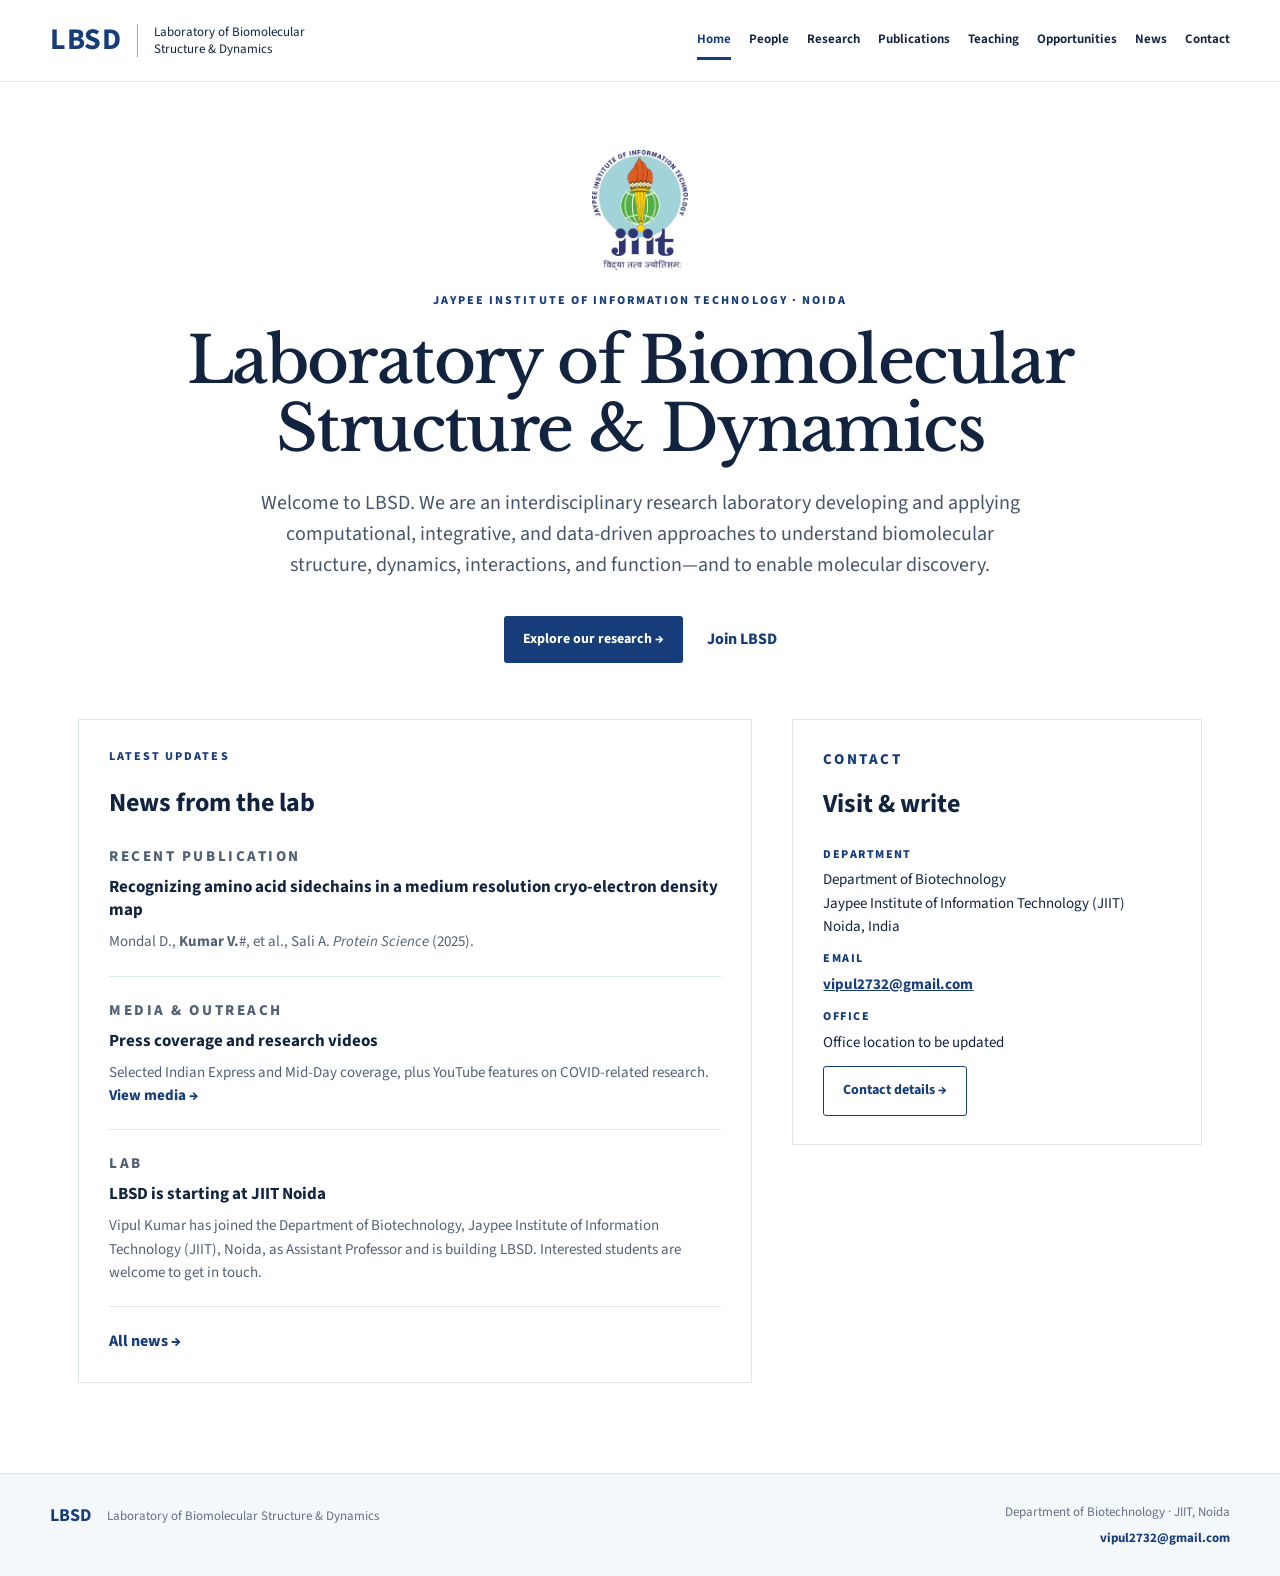
==== commit 7b6736fc: "Add files via upload" ====
--- a/index.html
+++ b/index.html
@@ -8,7 +8,7 @@
   <link rel="preconnect" href="https://fonts.googleapis.com">
   <link rel="preconnect" href="https://fonts.gstatic.com" crossorigin>
   <link href="https://fonts.googleapis.com/css2?family=Libre+Baskerville:wght@400;700&family=Source+Sans+3:wght@400;600;700&display=swap" rel="stylesheet">
-  <link rel="stylesheet" href="assets/style.css?v=4.1">
+  <link rel="stylesheet" href="assets/style.css?v=4.2">
 </head>
 <body>
 <header>
@@ -27,7 +27,8 @@
 <main>
   <section class="hero hero-v32">
     <div class="hero-copy">
-      <p class="eyebrow">COMPUTATIONAL · INTEGRATIVE · DATA-DRIVEN</p>
+      <img class="inst-logo" src="assets/images/jiit-logo.png" alt="Jaypee Institute of Information Technology">
+      <p class="eyebrow">JAYPEE INSTITUTE OF INFORMATION TECHNOLOGY · NOIDA</p>
       <h1>Laboratory of Biomolecular Structure & Dynamics</h1>
       <p class="lead">Welcome to LBSD. We are an interdisciplinary research laboratory developing and applying computational, integrative, and data-driven approaches to understand biomolecular structure, dynamics, interactions, and function—and to enable molecular discovery.</p>
       <div class="actions">
@@ -67,58 +68,6 @@
       <a class="button secondary" href="contact.html">Contact details →</a>
     </aside>
   </section>
-
-  <section class="section">
-    <p class="eyebrow">RESEARCH</p>
-    <h2>From molecular mechanisms to discovery</h2>
-    <div class="cards research-cards">
-      <article>
-        <div class="research-media">
-          <video autoplay muted loop playsinline preload="metadata" aria-label="Molecular dynamics trajectory of an SLC6A12 transporter system">
-            <source src="assets/images/slc612-histidine.mp4" type="video/mp4">
-          </video>
-        </div>
-        <div class="num">01</div>
-        <h3>Biomolecular Structure & Dynamics</h3>
-        <p>Molecular modeling, conformational dynamics, simulations, and analysis of proteins, complexes, and membrane-associated systems.</p>
-      </article>
-      <article>
-        <div class="research-media compact"><img src="assets/images/integrative-modeling.png" alt="Convolutional neural network architecture for structural modeling"></div>
-        <div class="num">02</div>
-        <h3>Integrative & Data-Driven Structural Biology</h3>
-        <p>Integrating structural, proteomic, and systems-level information to model macromolecular assemblies across biological scales.</p>
-      </article>
-      <article>
-        <div class="research-media"><img src="assets/images/molecular-recognition.png" alt="Protein–ligand interaction and binding-site view"></div>
-        <div class="num">03</div>
-        <h3>Molecular Discovery & Design</h3>
-        <p>Structure-based molecular discovery, ligand recognition, virtual screening, and AI/ML-enabled approaches to drug–target interactions.</p>
-      </article>
-    </div>
-  </section>
-
-  <section class="band">
-    <div>
-      <p class="eyebrow">OUR VISION</p>
-      <h2>Molecules → Assemblies → Networks</h2>
-    </div>
-    <p>LBSD seeks mechanistic understanding across scales—from individual biomolecules and their dynamics to macromolecular assemblies and interaction networks—while developing computational approaches that connect structural biology with molecular discovery.</p>
-  </section>
-
-  <section class="section split">
-    <div>
-      <p class="eyebrow">PEOPLE</p>
-      <h2>Meet the lab</h2>
-      <p>LBSD is led by Vipul Kumar. We are building a team of students and researchers interested in computational structural biology and molecular discovery.</p>
-      <a class="textlink" href="people.html">People →</a>
-    </div>
-    <div>
-      <p class="eyebrow">OPPORTUNITIES</p>
-      <h2>Interested in working with us?</h2>
-      <p>Prospective PhD, Master's, and internship candidates are encouraged to get in touch.</p>
-      <a class="button secondary" href="opportunities.html">Opportunities →</a>
-    </div>
-  </section>
 </main>
 <footer>
   <div class="footer-brand"><b>LBSD</b><span>Laboratory of Biomolecular Structure & Dynamics</span></div>
--- a/assets/style.css
+++ b/assets/style.css
@@ -82,7 +82,8 @@
 .hero-v32 .hero-copy{max-width:920px;margin:0 auto;text-align:center}
 .hero-v32 .hero-copy .lead{margin-left:auto;margin-right:auto}
 .hero-v32 .actions{justify-content:center}
-.home-grid{max-width:var(--max);margin:0 auto;padding:28px 28px 70px;display:grid;grid-template-columns:1.4fr .85fr;gap:40px;align-items:start}
+.inst-logo{display:block;width:96px;height:auto;margin:0 auto 22px;object-fit:contain}
+.home-grid{max-width:var(--max);margin:0 auto;padding:28px 28px 90px;display:grid;grid-template-columns:1.4fr .85fr;gap:40px;align-items:start}
 .updates-panel,.contact-panel{border:1px solid var(--line);background:#fff;padding:28px 30px}
 .updates-panel h2,.contact-panel h2{font-size:26px;margin:0 0 22px}
 .update-card{padding:0 0 22px;margin:0 0 22px;border-bottom:1px solid var(--line)}
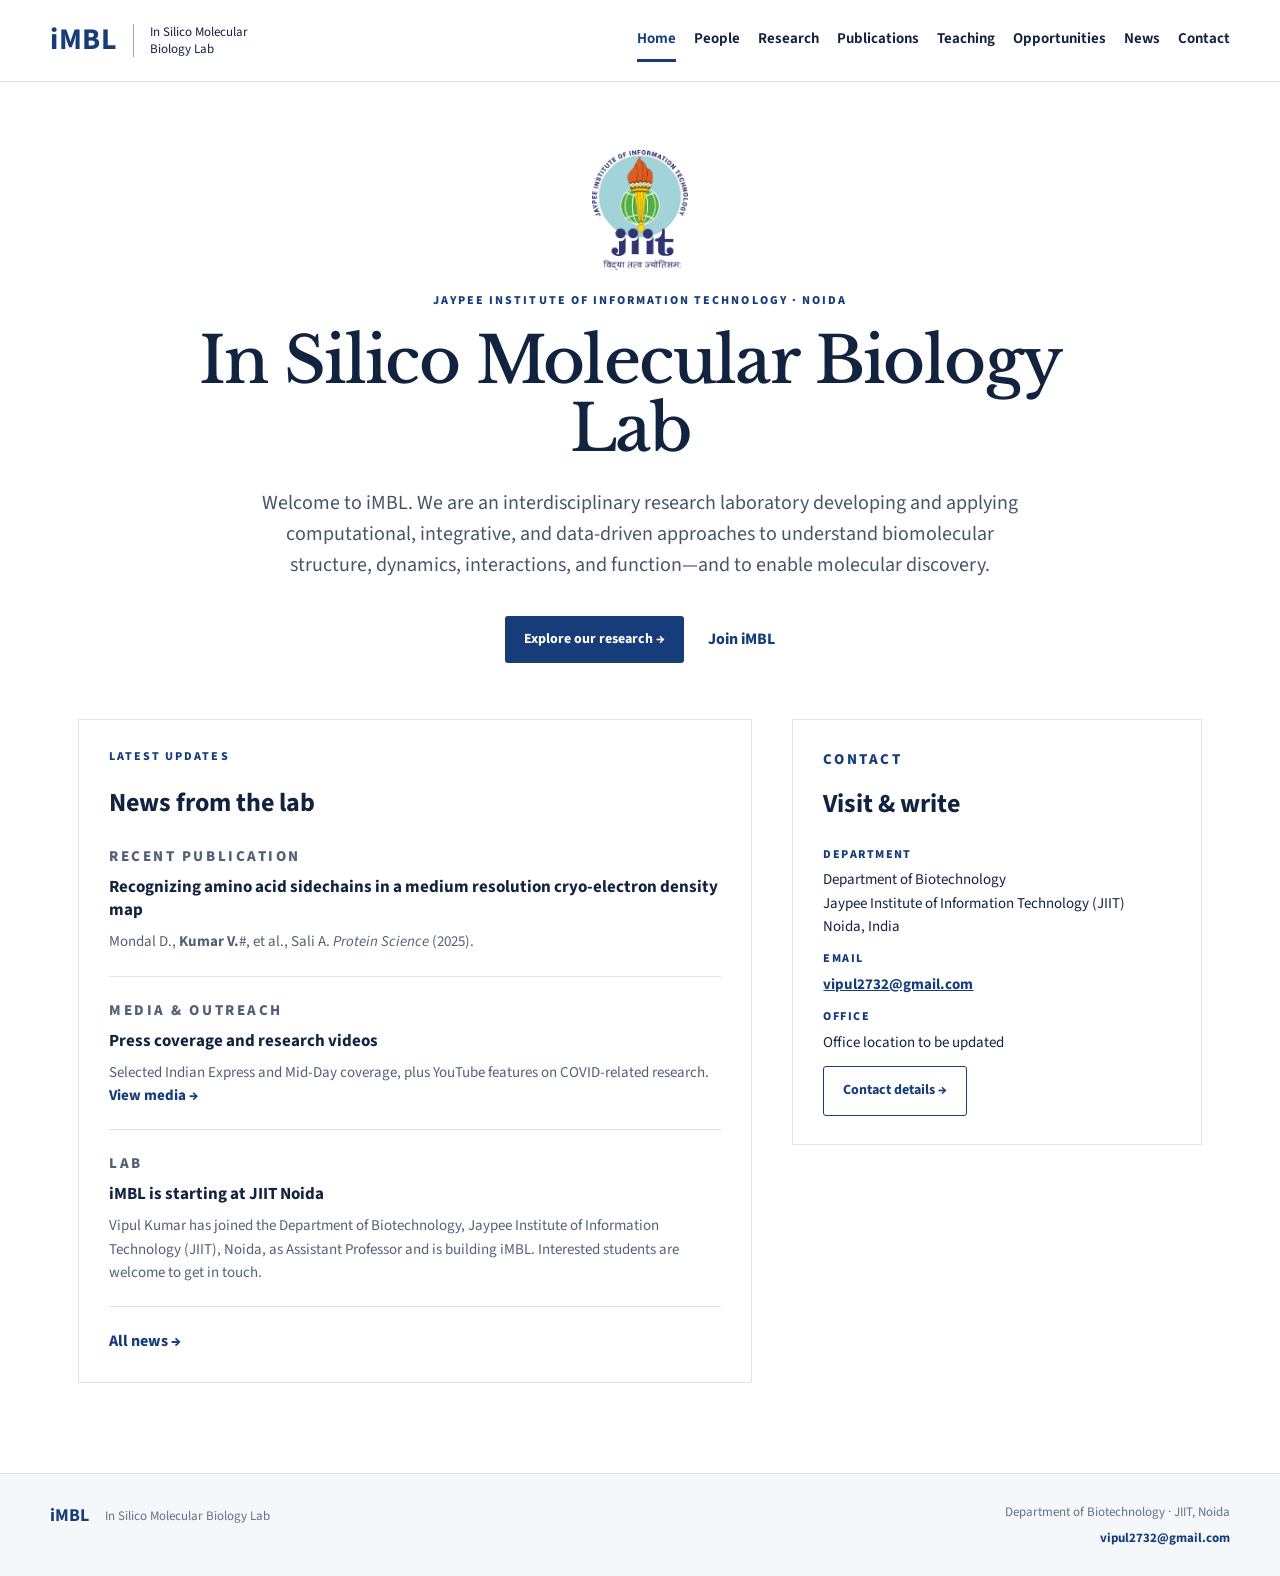
==== commit c951a30a: "Add files via upload" ====
--- a/index.html
+++ b/index.html
@@ -3,16 +3,16 @@
 <head>
   <meta charset="utf-8">
   <meta name="viewport" content="width=device-width,initial-scale=1">
-  <title>LBSD | Laboratory of Biomolecular Structure & Dynamics</title>
-  <meta name="description" content="Laboratory of Biomolecular Structure & Dynamics (LBSD), JIIT Noida. Computational, integrative and data-driven approaches to biomolecular structure, dynamics and molecular discovery.">
+  <title>iMBL | In Silico Molecular Biology Lab</title>
+  <meta name="description" content="In Silico Molecular Biology Lab (iMBL), JIIT Noida. Computational, integrative and data-driven approaches to biomolecular structure, dynamics and molecular discovery.">
   <link rel="preconnect" href="https://fonts.googleapis.com">
   <link rel="preconnect" href="https://fonts.gstatic.com" crossorigin>
   <link href="https://fonts.googleapis.com/css2?family=Libre+Baskerville:wght@400;700&family=Source+Sans+3:wght@400;600;700&display=swap" rel="stylesheet">
-  <link rel="stylesheet" href="assets/style.css?v=4.2">
+  <link rel="stylesheet" href="assets/style.css?v=4.3">
 </head>
 <body>
 <header>
-  <a class="brand" href="index.html"><b>LBSD</b><span>Laboratory of Biomolecular<br>Structure & Dynamics</span></a>
+  <a class="brand" href="index.html"><b>iMBL</b><span>In Silico Molecular<br>Biology Lab</span></a>
   <nav>
     <a class="active" href="index.html">Home</a>
     <a href="people.html">People</a>
@@ -29,11 +29,11 @@
     <div class="hero-copy">
       <img class="inst-logo" src="assets/images/jiit-logo.png" alt="Jaypee Institute of Information Technology">
       <p class="eyebrow">JAYPEE INSTITUTE OF INFORMATION TECHNOLOGY · NOIDA</p>
-      <h1>Laboratory of Biomolecular Structure & Dynamics</h1>
-      <p class="lead">Welcome to LBSD. We are an interdisciplinary research laboratory developing and applying computational, integrative, and data-driven approaches to understand biomolecular structure, dynamics, interactions, and function—and to enable molecular discovery.</p>
+      <h1>In Silico Molecular Biology Lab</h1>
+      <p class="lead">Welcome to iMBL. We are an interdisciplinary research laboratory developing and applying computational, integrative, and data-driven approaches to understand biomolecular structure, dynamics, interactions, and function—and to enable molecular discovery.</p>
       <div class="actions">
         <a class="button" href="research.html">Explore our research →</a>
-        <a class="textlink" href="opportunities.html">Join LBSD</a>
+        <a class="textlink" href="opportunities.html">Join iMBL</a>
       </div>
     </div>
   </section>
@@ -54,8 +54,8 @@
       </article>
       <article class="update-card">
         <p class="eyebrow">LAB</p>
-        <h3>LBSD is starting at JIIT Noida</h3>
-        <p>Vipul Kumar has joined the Department of Biotechnology, Jaypee Institute of Information Technology (JIIT), Noida, as Assistant Professor and is building LBSD. Interested students are welcome to get in touch.</p>
+        <h3>iMBL is starting at JIIT Noida</h3>
+        <p>Vipul Kumar has joined the Department of Biotechnology, Jaypee Institute of Information Technology (JIIT), Noida, as Assistant Professor and is building iMBL. Interested students are welcome to get in touch.</p>
       </article>
       <a class="textlink" href="news.html">All news →</a>
     </div>
@@ -70,7 +70,7 @@
   </section>
 </main>
 <footer>
-  <div class="footer-brand"><b>LBSD</b><span>Laboratory of Biomolecular Structure & Dynamics</span></div>
+  <div class="footer-brand"><b>iMBL</b><span>In Silico Molecular Biology Lab</span></div>
   <div class="footer-contact">
     <span>Department of Biotechnology · JIIT, Noida</span>
     <a href="mailto:vipul2732@gmail.com">vipul2732@gmail.com</a>
--- a/assets/style.css
+++ b/assets/style.css
@@ -7,7 +7,7 @@
 .brand b{font-size:30px;letter-spacing:.02em;color:var(--blue)}
 .brand span{border-left:1px solid #9ba7b5;padding-left:16px;font-size:13px;line-height:1.25}
 nav{display:flex;gap:18px;flex-wrap:wrap;justify-content:flex-end}
-nav a{text-decoration:none;font-size:13px;font-weight:650;padding:8px 0;border-bottom:3px solid transparent}
+nav a{text-decoration:none;font-size:15px;font-weight:650;padding:8px 0;border-bottom:3px solid transparent}
 nav a:hover,nav a.active{color:var(--blue);border-color:var(--blue)}
 main{min-height:70vh}
 .hero{max-width:var(--max);margin:auto;padding:90px 28px 80px;display:grid;grid-template-columns:1.25fr .75fr;gap:70px;align-items:center}
@@ -57,7 +57,7 @@
   header{flex-direction:column;align-items:flex-start;padding:16px 22px}
   .brand span{display:none}
   nav{gap:12px;justify-content:flex-start}
-  nav a{padding:4px 0;font-size:12px}
+  nav a{padding:4px 0;font-size:13px}
 }
 @media(max-width:850px){
   .hero{grid-template-columns:1fr;padding-top:60px}
@@ -73,9 +73,55 @@
 .research-cards article{padding:0 26px 28px;overflow:hidden}
 .research-media{height:132px;margin:0 -26px 22px;background:#f7f9fc;border-bottom:1px solid var(--line);display:flex;align-items:center;justify-content:center;overflow:hidden}
 .research-media img,.research-media video{display:block;width:100%;height:100%;object-fit:contain;padding:8px}
-.research-media video{object-fit:cover;padding:0;background:#0a0e15}
+.research-media video{object-fit:contain;padding:0;background:#0a0e15}
 .research-media.compact img{width:82%;height:82%;padding:0}
 @media(max-width:850px){.research-media{height:150px}}
+
+/* Research page: text left, media right, no frames */
+.research-page{max-width:1100px}
+.research-themes{margin-top:60px;display:grid;gap:0}
+.research-theme{
+  display:grid;
+  grid-template-columns:minmax(280px,1fr) minmax(280px,1.05fr);
+  gap:48px;
+  align-items:center;
+  padding:48px 0;
+  border-bottom:1px solid var(--line);
+}
+.research-theme:last-child{border-bottom:0}
+.research-theme-copy{max-width:520px}
+.theme-num{display:block;font-family:"Libre Baskerville",Georgia,serif;font-size:28px;color:#98a8ba;margin-bottom:8px}
+.research-theme h2{font-family:"Libre Baskerville",Georgia,serif;font-size:28px;font-weight:500;margin:0 0 14px;line-height:1.2}
+.research-theme-copy p{margin:0;color:#536176;font-size:16px;line-height:1.65}
+.theme-media{margin:0;padding:0;background:transparent;border:0}
+.theme-media img,.theme-media video{
+  display:block;
+  width:100%;
+  height:auto;
+  max-height:340px;
+  object-fit:contain;
+  object-position:center;
+  background:transparent;
+}
+.theme-media-video video{max-height:360px}
+.research-theme-scales{
+  grid-template-columns:1fr;
+  gap:28px;
+  align-items:start;
+}
+.research-theme-scales .research-theme-copy{max-width:760px}
+.theme-media-scales img{
+  width:100%;
+  max-width:100%;
+  max-height:none;
+  height:auto;
+  object-fit:contain;
+}
+@media(max-width:850px){
+  .research-theme{grid-template-columns:1fr;gap:22px;padding:36px 0}
+  .research-theme h2{font-size:24px}
+  .theme-media img,.theme-media video{max-height:280px}
+}
 
 /* Home: Dhanjal-like welcome + updates + contact */
 .hero-v32{display:block;max-width:var(--max);margin:auto;padding:68px 28px 28px}
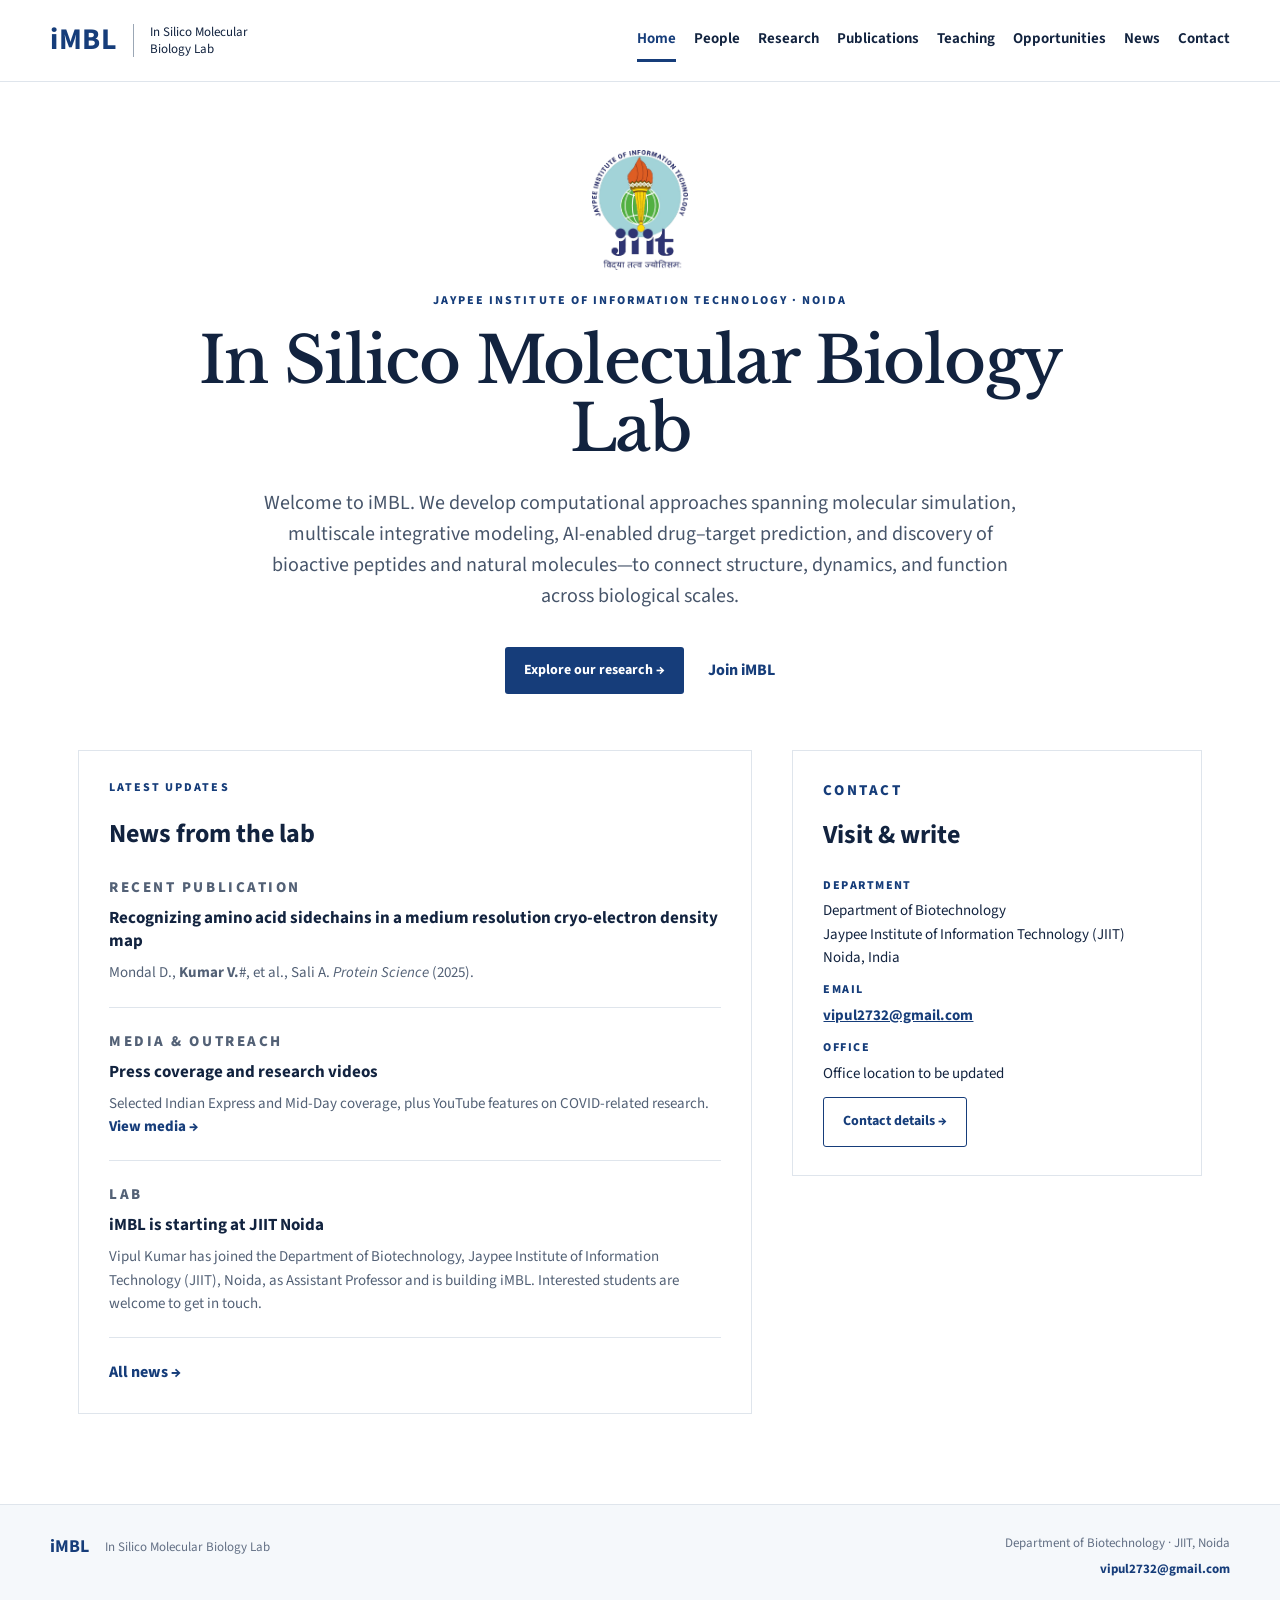
==== commit 4d53d171: "Add files via upload" ====
--- a/index.html
+++ b/index.html
@@ -30,7 +30,7 @@
       <img class="inst-logo" src="assets/images/jiit-logo.png" alt="Jaypee Institute of Information Technology">
       <p class="eyebrow">JAYPEE INSTITUTE OF INFORMATION TECHNOLOGY · NOIDA</p>
       <h1>In Silico Molecular Biology Lab</h1>
-      <p class="lead">Welcome to iMBL. We are an interdisciplinary research laboratory developing and applying computational, integrative, and data-driven approaches to understand biomolecular structure, dynamics, interactions, and function—and to enable molecular discovery.</p>
+      <p class="lead">Welcome to iMBL. We develop computational approaches spanning molecular simulation, multiscale integrative modeling, AI-enabled drug–target prediction, and discovery of bioactive peptides and natural molecules—to connect structure, dynamics, and function across biological scales.</p>
       <div class="actions">
         <a class="button" href="research.html">Explore our research →</a>
         <a class="textlink" href="opportunities.html">Join iMBL</a>
